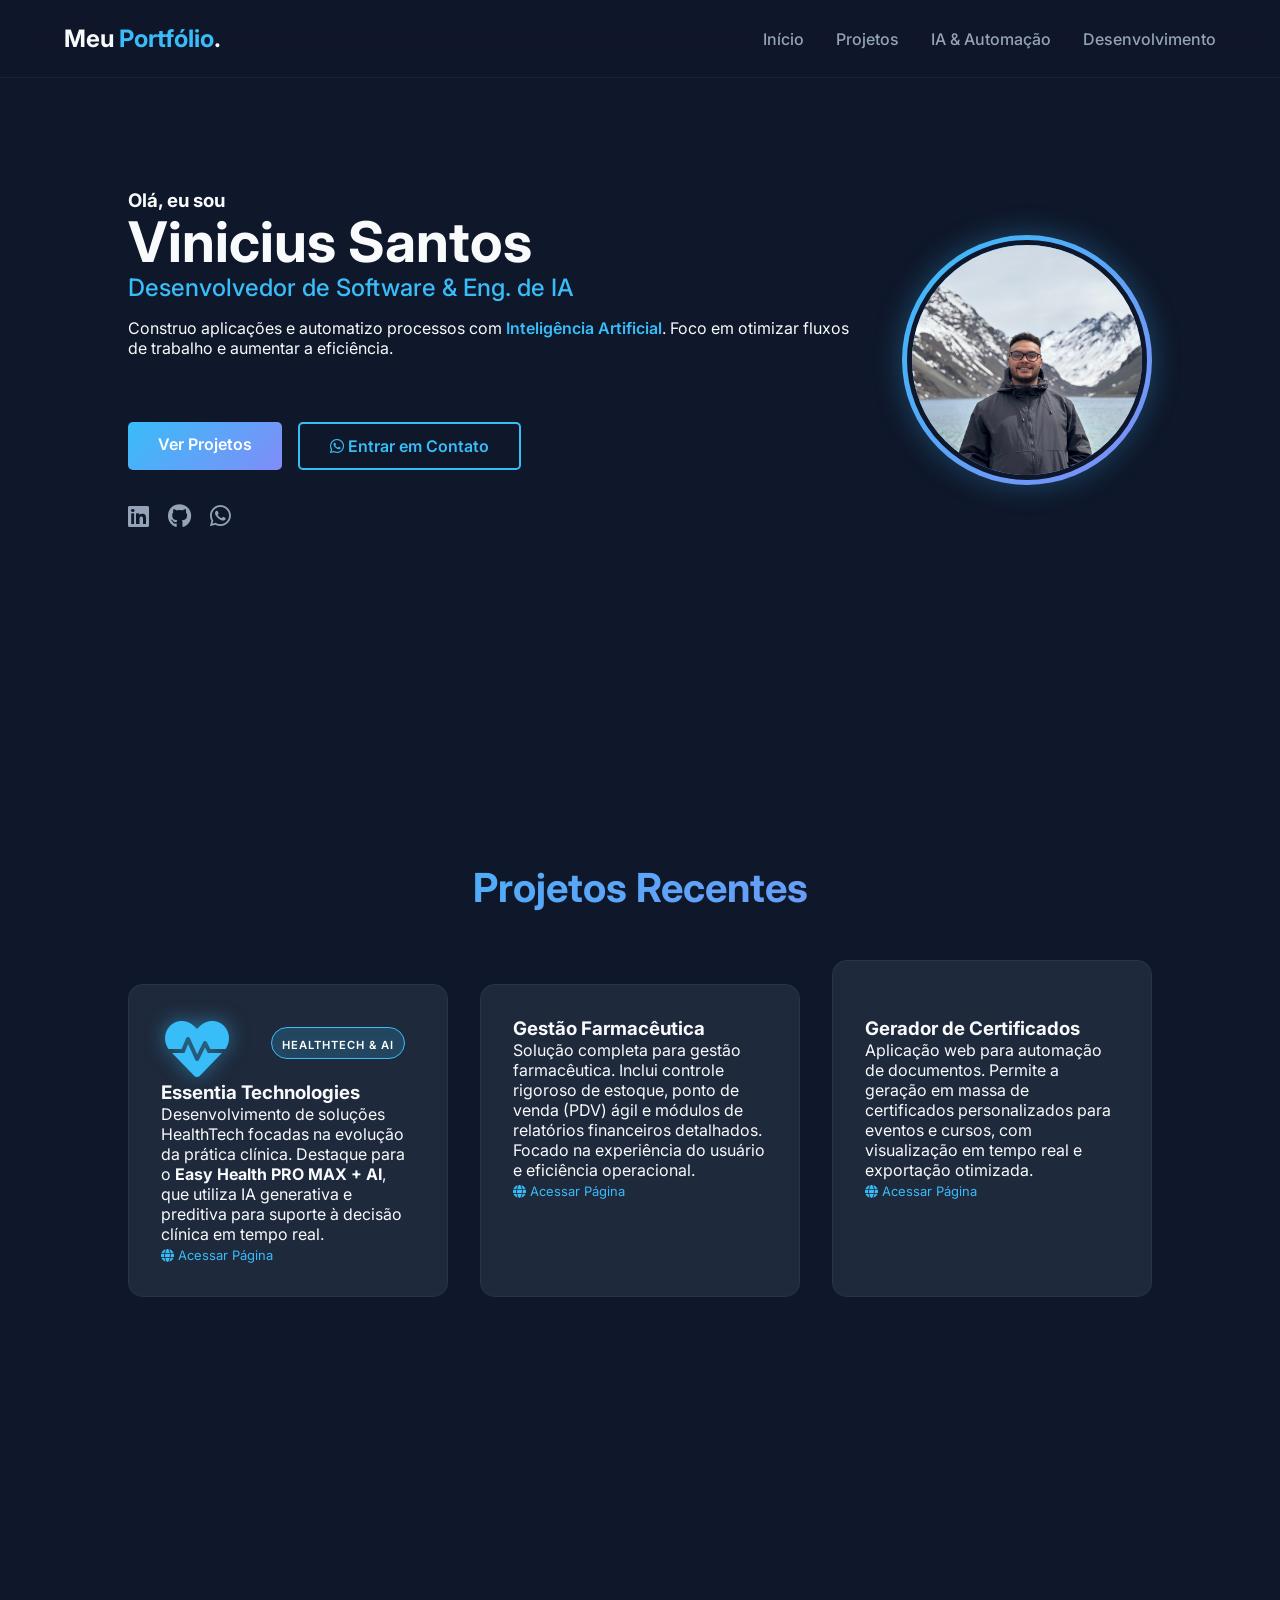
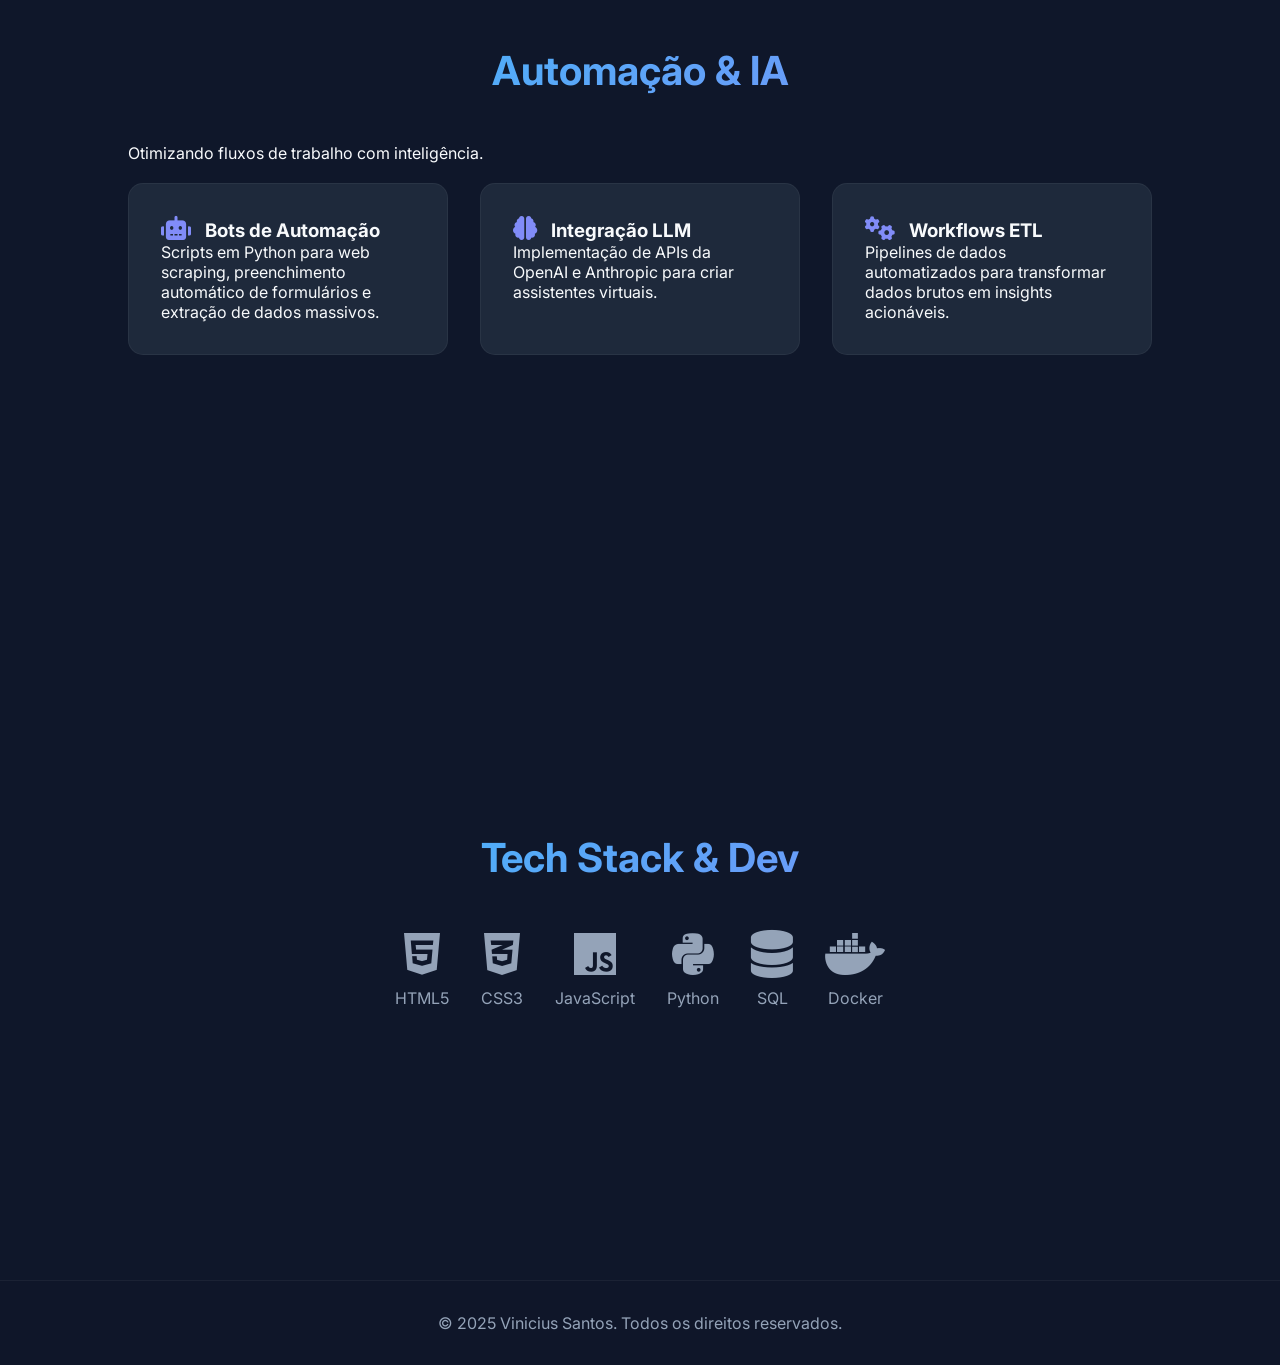
==== index.html @ 3a49e8df "first commit" ====
<!DOCTYPE html>
<html lang="pt-br">

<head>
    <meta charset="UTF-8">
    <meta name="viewport" content="width=device-width, initial-scale=1.0">
    <title>Portfólio | Desenvolvedor & IA</title>
    <link rel="stylesheet" href="https://cdnjs.cloudflare.com/ajax/libs/font-awesome/6.0.0/css/all.min.css">
    <link rel="stylesheet" href="style.css">
</head>

<body>

    <nav class="navbar">
        <div class="logo">Meu <span>Portfólio</span>.</div>
        <ul class="nav-links">
            <li><a href="#home">Início</a></li>
            <li><a href="#projetos">Projetos</a></li>
            <li><a href="#ia-automacao">IA & Automação</a></li>
            <li><a href="#dev">Desenvolvimento</a></li>
        </ul>
        <div class="menu-toggle"><i class="fas fa-bars"></i></div>
    </nav>

    <section id="home" class="hero hidden">
        <div class="hero-container">
            <div class="hero-text">
                <h3>Olá, eu sou</h3>
                <h1>Vinicius Santos</h1>
                <h2 class="typing-text">Desenvolvedor de Software & Eng. de IA</h2>
                <p>
                    Construo aplicações e automatizo processos com
                    <span class="highlight">Inteligência Artificial</span>.
                    Foco em otimizar fluxos de trabalho e aumentar a eficiência.
                </p>
                <div class="hero-btns">
                    <a href="#projetos" class="btn primary">Ver Projetos</a>
                    <a href="https://wa.me/5548996761343?text=Ol%C3%A1!%20Acessei%20seu%20portf%C3%B3lio%20e%20gostaria%20de%20conversar%20sobre%20uma%20oportunidade%2Fprojeto."
                        class="btn secondary" target="_blank">
                        <i class="fab fa-whatsapp"></i> Entrar em Contato
                    </a>
                </div>
                <div class="social-links">
                    <a href="https://www.linkedin.com/in/vinicius-de-souza-santos-88a60b351/" target="_blank"><i
                            class="fab fa-linkedin"></i></a>
                    <a href="https://github.com/gladistory" target="_blank"><i class="fab fa-github"></i></a>
                    <a href="https://wa.me/5548996761343?text=Ol%C3%A1!%20Acessei%20seu%20portf%C3%B3lio%20e%20gostaria%20de%20conversar%20sobre%20uma%20oportunidade%2Fprojeto."
                        target="_blank"><i class="fab fa-whatsapp"></i></a>
                </div>
            </div>
            <div class="hero-img">
                <div class="img-border">
                    <img src="img/perfil.jpg" alt="Foto de Perfil">
                </div>
            </div>
        </div>
    </section>

    <section id="projetos" class="hidden">
        <h2 class="section-title">Projetos Recentes</h2>
        <div class="grid-container">
            <div class="card project-card social-links">
                <div class="card-image" style="position: relative;">
                    <i class="fas fa-heartbeat" style="color: #38bdf8;"></i>
                    <div class="project-overlay">
                        <span>HealthTech & AI</span>
                    </div>
                </div>
                <div class="card-content">
                    <h3>Essentia Technologies</h3>
                    <p>
                        Desenvolvimento de soluções HealthTech focadas na evolução da prática clínica.
                        Destaque para o <strong>Easy Health PRO MAX + AI</strong>, que utiliza IA generativa
                        e preditiva para suporte à decisão clínica em tempo real.
                    </p>
                </div>

                <a href="https://essentiatechnologies.com.br/" target="_blank"
                    style="text-decoration: none; color: var(--accent); font-size: small; margin-top: 20px;"><i
                        class="fas fa-globe"></i> Acessar Página</a>
            </div>

            <div class="card project-card social-links">
                <div class="card-content">
                    <h3>Gestão Farmacêutica</h3>
                    <p>
                        Solução completa para gestão farmacêutica. Inclui controle rigoroso de estoque,
                        ponto de venda (PDV) ágil e módulos de relatórios financeiros detalhados.
                        Focado na experiência do usuário e eficiência operacional.
                    </p>
                </div>

                <a href="https://github.com/gladistory/sistema-essential-final/blob/master/README.md" target="_blank"
                    style="text-decoration: none; color: var(--accent); font-size: small; margin-top: 20px;"><i
                        class="fas fa-globe"></i> Acessar Página</a>
            </div>

            <div class="card project-card">
                <div class="card-content social-links">
                    <h3>Gerador de Certificados</h3>
                    <p>
                        Aplicação web para automação de documentos. Permite a geração em massa de certificados
                        personalizados
                        para eventos e cursos, com visualização em tempo real e exportação otimizada.
                    </p>
                    <a href="https://gladistory.github.io/gerador-certificados/" target="_blank"
                    style="text-decoration: none; color: var(--accent); font-size: small; margin-top: 20px;"><i
                        class="fas fa-globe"></i> Acessar Página</a>
                </div>
            </div>

        </div>
    </section>



    <section id="ia-automacao" class="hidden">
        <h2 class="section-title">Automação & IA</h2>
        <p class="section-desc" style="margin-bottom: 20px;">Otimizando fluxos de trabalho com inteligência.</p>

        <div class="cards-horizontal">
            <div class="info-card">
                <h3><i class="fas fa-robot"></i> Bots de Automação</h3>
                <p>Scripts em Python para web scraping, preenchimento automático de formulários e extração de dados
                    massivos.</p>
            </div>
            <div class="info-card">
                <h3><i class="fas fa-brain"></i> Integração LLM</h3>
                <p>Implementação de APIs da OpenAI e Anthropic para criar assistentes virtuais.
                </p>
            </div>
            <div class="info-card">
                <h3><i class="fas fa-cogs"></i> Workflows ETL</h3>
                <p>Pipelines de dados automatizados para transformar dados brutos em insights acionáveis.</p>
            </div>
        </div>
    </section>

    <section id="dev" class="hidden">
        <h2 class="section-title">Tech Stack & Dev</h2>
        <div class="tech-grid">
            <div class="tech-item">
                <i class="fab fa-html5"></i>
                <span>HTML5</span>
            </div>
            <div class="tech-item">
                <i class="fab fa-css3-alt"></i>
                <span>CSS3</span>
            </div>
            <div class="tech-item">
                <i class="fab fa-js"></i>
                <span>JavaScript</span>
            </div>
            <div class="tech-item">
                <i class="fab fa-python"></i>
                <span>Python</span>
            </div>
            <div class="tech-item">
                <i class="fas fa-database"></i>
                <span>SQL</span>
            </div>
            <div class="tech-item">
                <i class="fab fa-docker"></i>
                <span>Docker</span>
            </div>
        </div>
    </section>

    <footer>
        <p>© 2025 Vinicius Santos. Todos os direitos reservados.</p>
    </footer>

    <script src="index.js"></script>
</body>

</html>
---- style.css ----
/* Importação de Fonte Moderna */
@import url('https://fonts.googleapis.com/css2?family=Inter:wght@300;400;600;700&display=swap');

:root {
    --bg-color: #0f172a;
    --card-bg: #1e293b;
    --text-main: #f8fafc;
    --text-sec: #94a3b8;
    --accent: #38bdf8; /* Ciano Neon */
    --accent-hover: #0ea5e9;
    --gradient: linear-gradient(135deg, #38bdf8 0%, #818cf8 100%);
}

* {
    margin: 0;
    padding: 0;
    box-sizing: border-box;
    font-family: 'Inter', sans-serif;
    scroll-behavior: smooth;
}

body {
    background-color: var(--bg-color);
    color: var(--text-main);
    overflow-x: hidden;
}

/* Navbar com efeito de vidro */
.navbar {
    position: fixed;
    top: 0;
    width: 100%;
    padding: 1.5rem 5%;
    display: flex;
    justify-content: space-between;
    align-items: center;
    background: rgba(15, 23, 42, 0.8);
    backdrop-filter: blur(10px);
    z-index: 1000;
    border-bottom: 1px solid rgba(255,255,255,0.05);
}

.logo {
    font-size: 1.5rem;
    font-weight: 700;
    color: var(--text-main);
}
.logo span { color: var(--accent); }

.nav-links {
    list-style: none;
    display: flex;
    gap: 2rem;
}

.nav-links a {
    text-decoration: none;
    color: var(--text-sec);
    font-weight: 500;
    transition: 0.3s;
}

.nav-links a:hover { color: var(--accent); }

/* Seções Gerais */
section {
    padding: 6rem 10%;
    min-height: 80vh;
    display: flex;
    flex-direction: column;
    justify-content: center;
}

.section-title {
    font-size: 2.5rem;
    text-align: center;
    margin-bottom: 3rem;
    background: var(--gradient);
    -webkit-background-clip: text;
    background-clip: text;
    -webkit-text-fill-color: transparent;
}

/* Hero Section */
.hero-content h3 { font-size: 1.5rem; color: var(--accent); }
.hero-content h1 { font-size: 4rem; margin: 10px 0; }
.hero-content p { font-size: 1.2rem; color: var(--text-sec); max-width: 600px; }
.highlight { color: var(--accent); font-weight: 600; }

.hero-container {
    display: flex;
    align-items: center;
    justify-content: space-between;
    gap: 3rem;
    width: 100%;
}

.hero-text h1 { font-size: 3.5rem; line-height: 1.1; }
.hero-text h2 { color: var(--accent); font-size: 1.5rem; margin-bottom: 1rem; font-weight: 500; }

/* Botões Estilizados */
.hero-btns { margin: 2rem 0; display: flex; gap: 1rem; }
.btn.secondary {
    background: transparent;
    border: 2px solid var(--accent);
    color: var(--accent);
}
.btn.secondary:hover { background: rgba(56, 189, 248, 0.1); }

/* Foto com efeito Neon */
.hero-img { flex: 1; display: flex; justify-content: center; }
.img-border {
    width: 250px;
    height: 250px;
    border-radius: 50%;
    background: var(--gradient);
    padding: 5px; /* Espessura da borda colorida */
    box-shadow: 0 0 30px rgba(56, 189, 248, 0.3);
    animation: float 6s ease-in-out infinite;
}
.img-border img {
    width: 100%;
    height: 100%;
    border-radius: 50%;
    object-fit: cover;
    border: 5px solid var(--bg-color); /* Separa a foto da borda neon */
}

/* Animação de flutuar */
@keyframes float {
    0% { transform: translateY(0px); }
    50% { transform: translateY(-20px); }
    100% { transform: translateY(0px); }
}

@media (max-width: 900px) {
    .hero-container { flex-direction: column-reverse; text-align: center; }
    .hero-btns { justify-content: center; }
}

.btn {
    display: inline-block;
    margin-top: 2rem;
    padding: 12px 30px;
    background: var(--gradient);
    color: #fff;
    text-decoration: none;
    border-radius: 5px;
    font-weight: 600;
    transition: transform 0.3s;
}
.btn:hover { transform: translateY(-3px); box-shadow: 0 0 15px rgba(56, 189, 248, 0.4); }

.social-links { margin-top: 1.5rem; }
.social-links a { color: var(--text-sec); font-size: 1.5rem; margin-right: 15px; transition: 0.3s; }
.social-links a:hover { color: var(--accent); }

/* Grids e Cards */
.grid-container {
    display: grid;
    grid-template-columns: repeat(auto-fit, minmax(300px, 1fr));
    gap: 2rem;
}

.card, .info-card {
    background: var(--card-bg);
    padding: 2rem;
    border-radius: 15px;
    border: 1px solid rgba(255,255,255,0.05);
    transition: 0.4s ease;
    position: relative;
    overflow: hidden;
}

.card:hover, .info-card:hover {
    transform: translateY(-10px);
    border-color: var(--accent);
    box-shadow: 0 10px 30px rgba(0,0,0,0.3);
}

/* Efeito de Overlay na imagem do card */
.project-overlay {
    position: absolute;
    top: 10px;
    right: 10px;
    background: rgba(56, 189, 248, 0.2);
    backdrop-filter: blur(5px);
    padding: 5px 10px;
    border-radius: 20px;
    border: 1px solid var(--accent);
}
.project-overlay span {
    font-size: 0.7rem;
    color: #fff;
    font-weight: 600;
    text-transform: uppercase;
    letter-spacing: 1px;
}

/* Ícone específico do card da Essentia para ficar centralizado e bonito caso não tenha print */
.card-image i.fa-heartbeat {
    font-size: 4rem;
    filter: drop-shadow(0 0 10px rgba(56, 189, 248, 0.5));
}

.card-icon { font-size: 2rem; color: var(--accent); margin-bottom: 1rem; }
.tags span {
    display: inline-block;
    background: rgba(56, 189, 248, 0.1);
    color: var(--accent);
    padding: 5px 10px;
    border-radius: 20px;
    font-size: 0.8rem;
    margin-right: 5px;
    margin-top: 10px;
}

/* Seção IA (Layout Diferenciado) */
.cards-horizontal {
    display: flex;
    flex-wrap: wrap;
    gap: 2rem;
    justify-content: center;
}
.info-card { flex: 1 1 300px; text-align: left; }
.info-card i { color: #818cf8; font-size: 1.5rem; margin-right: 10px; }

/* Tech Grid */
.tech-grid {
    display: flex;
    flex-wrap: wrap;
    justify-content: center;
    gap: 2rem;
}
.tech-item {
    display: flex;
    flex-direction: column;
    align-items: center;
    color: var(--text-sec);
    transition: 0.3s;
}
.tech-item i { font-size: 3rem; margin-bottom: 10px; }
.tech-item:hover { color: var(--accent); transform: scale(1.1); }

/* Animações de Entrada (Scroll) */
.hidden {
    opacity: 0;
    transform: translateY(50px);
    transition: all 1s ease-out;
}
.show {
    opacity: 1;
    transform: translateY(0);
}

footer {
    text-align: center;
    padding: 2rem;
    background: rgba(15, 23, 42, 0.95);
    color: var(--text-sec);
    border-top: 1px solid rgba(255,255,255,0.05);
}

/* Responsivo */
@media (max-width: 768px) {
    .nav-links {
        position: absolute;
        top: 70px;
        right: 5%;
        background: var(--card-bg);
        flex-direction: column;
        gap: 1.5rem;
        width: 200px;
        padding: 2rem 1rem;
        border-radius: 10px;
        box-shadow: 0 8px 24px rgba(0,0,0,0.2);
        display: none;
        z-index: 999;
    }
    .nav-links.active {
        display: flex;
    }
    .menu-toggle {
        display: block;
        cursor: pointer;
        font-size: 2rem;
        color: var(--accent);
        z-index: 1001;
    }
    .menu-toggle.active i {
        color: var(--accent-hover);
    }
    .hero-content h1 { font-size: 2.5rem; }
}

/* Esconde o menu-toggle em desktop */
.menu-toggle {
    display: none;
}
@media (max-width: 768px) {
    .menu-toggle {
        display: block;
    }
}
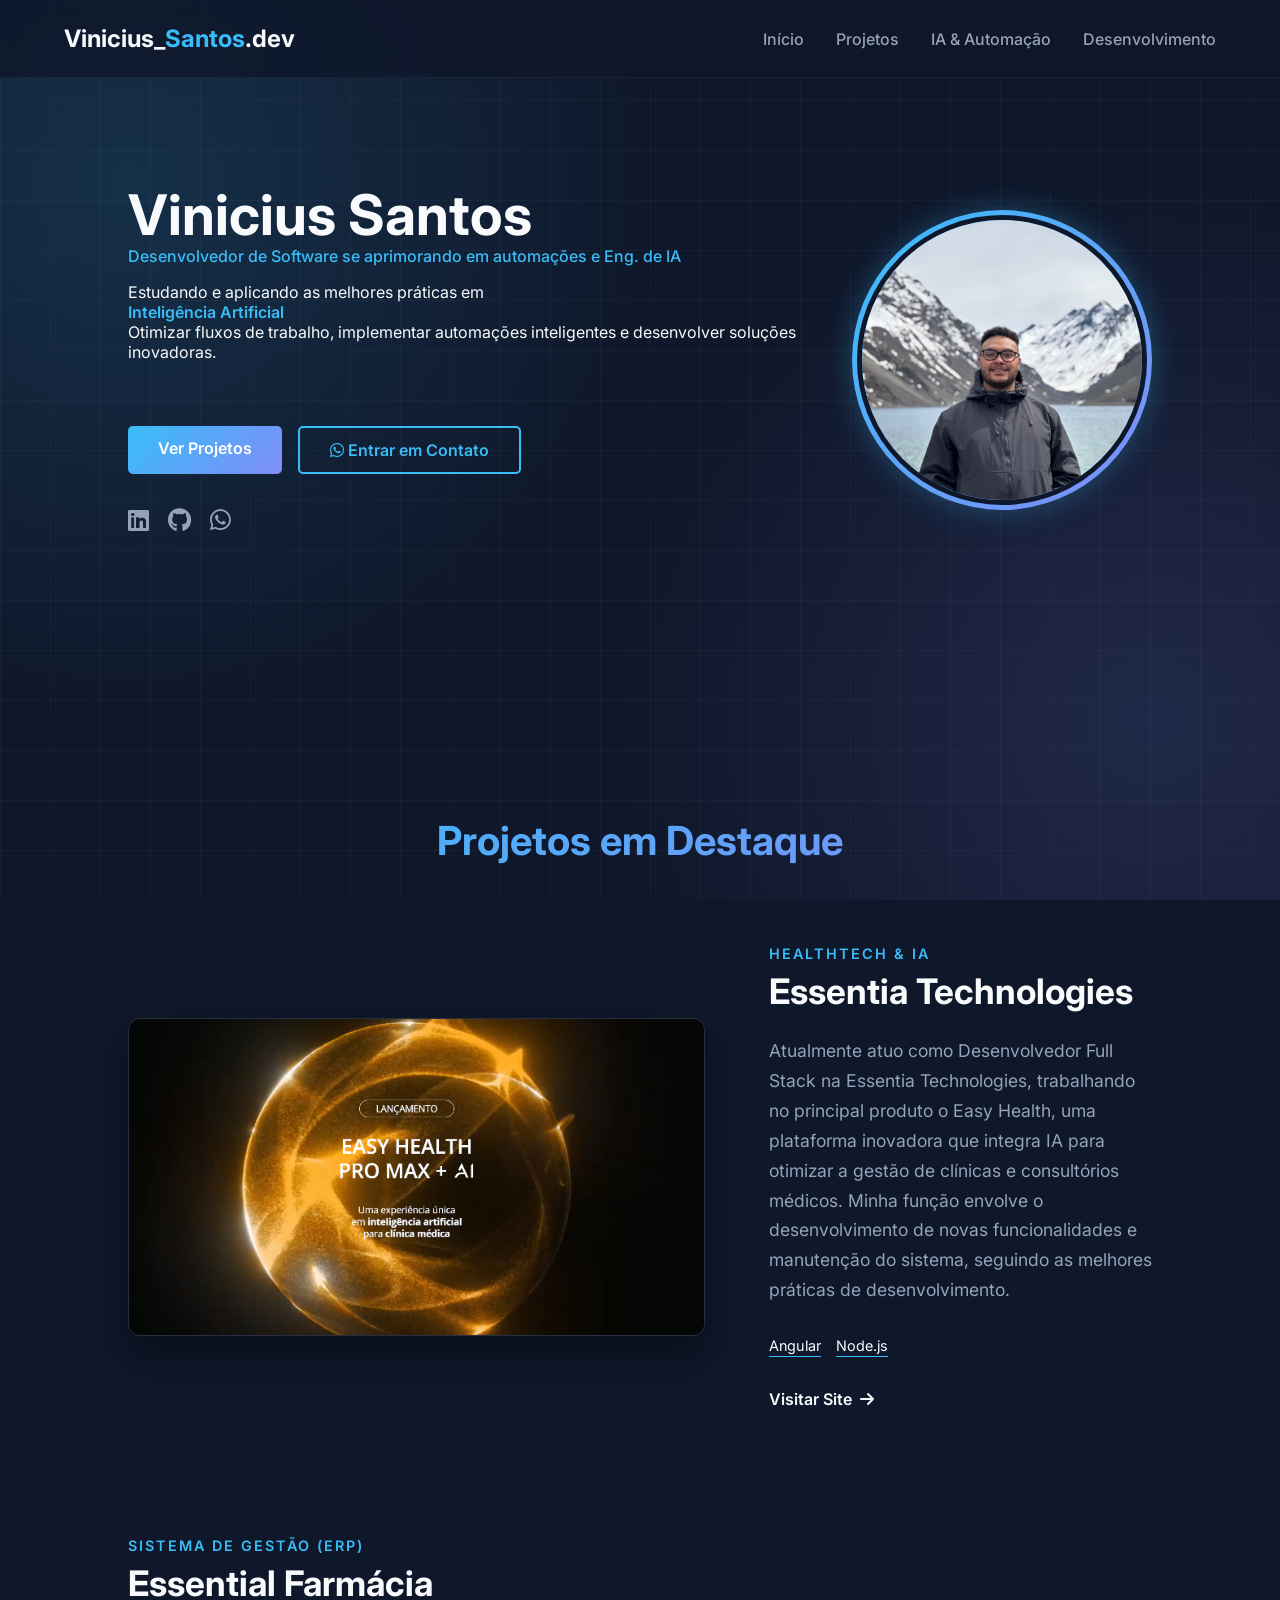
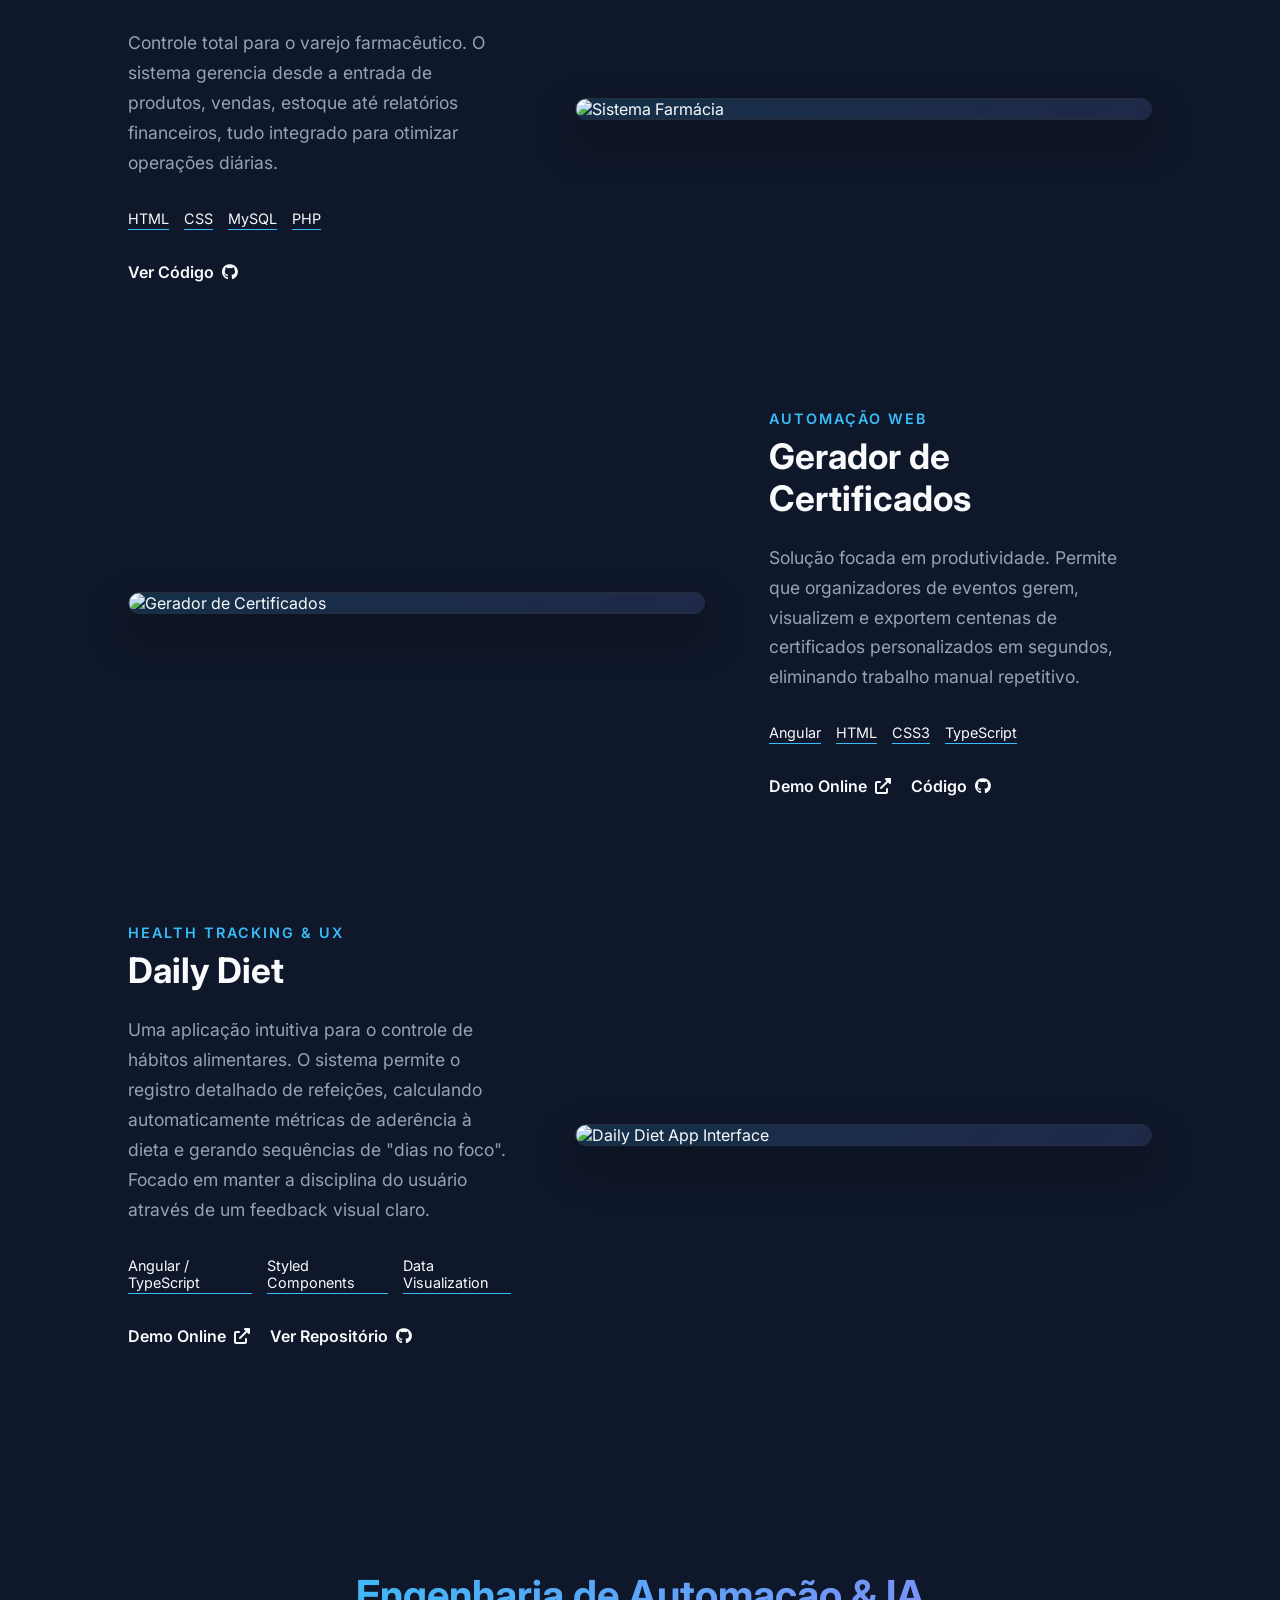
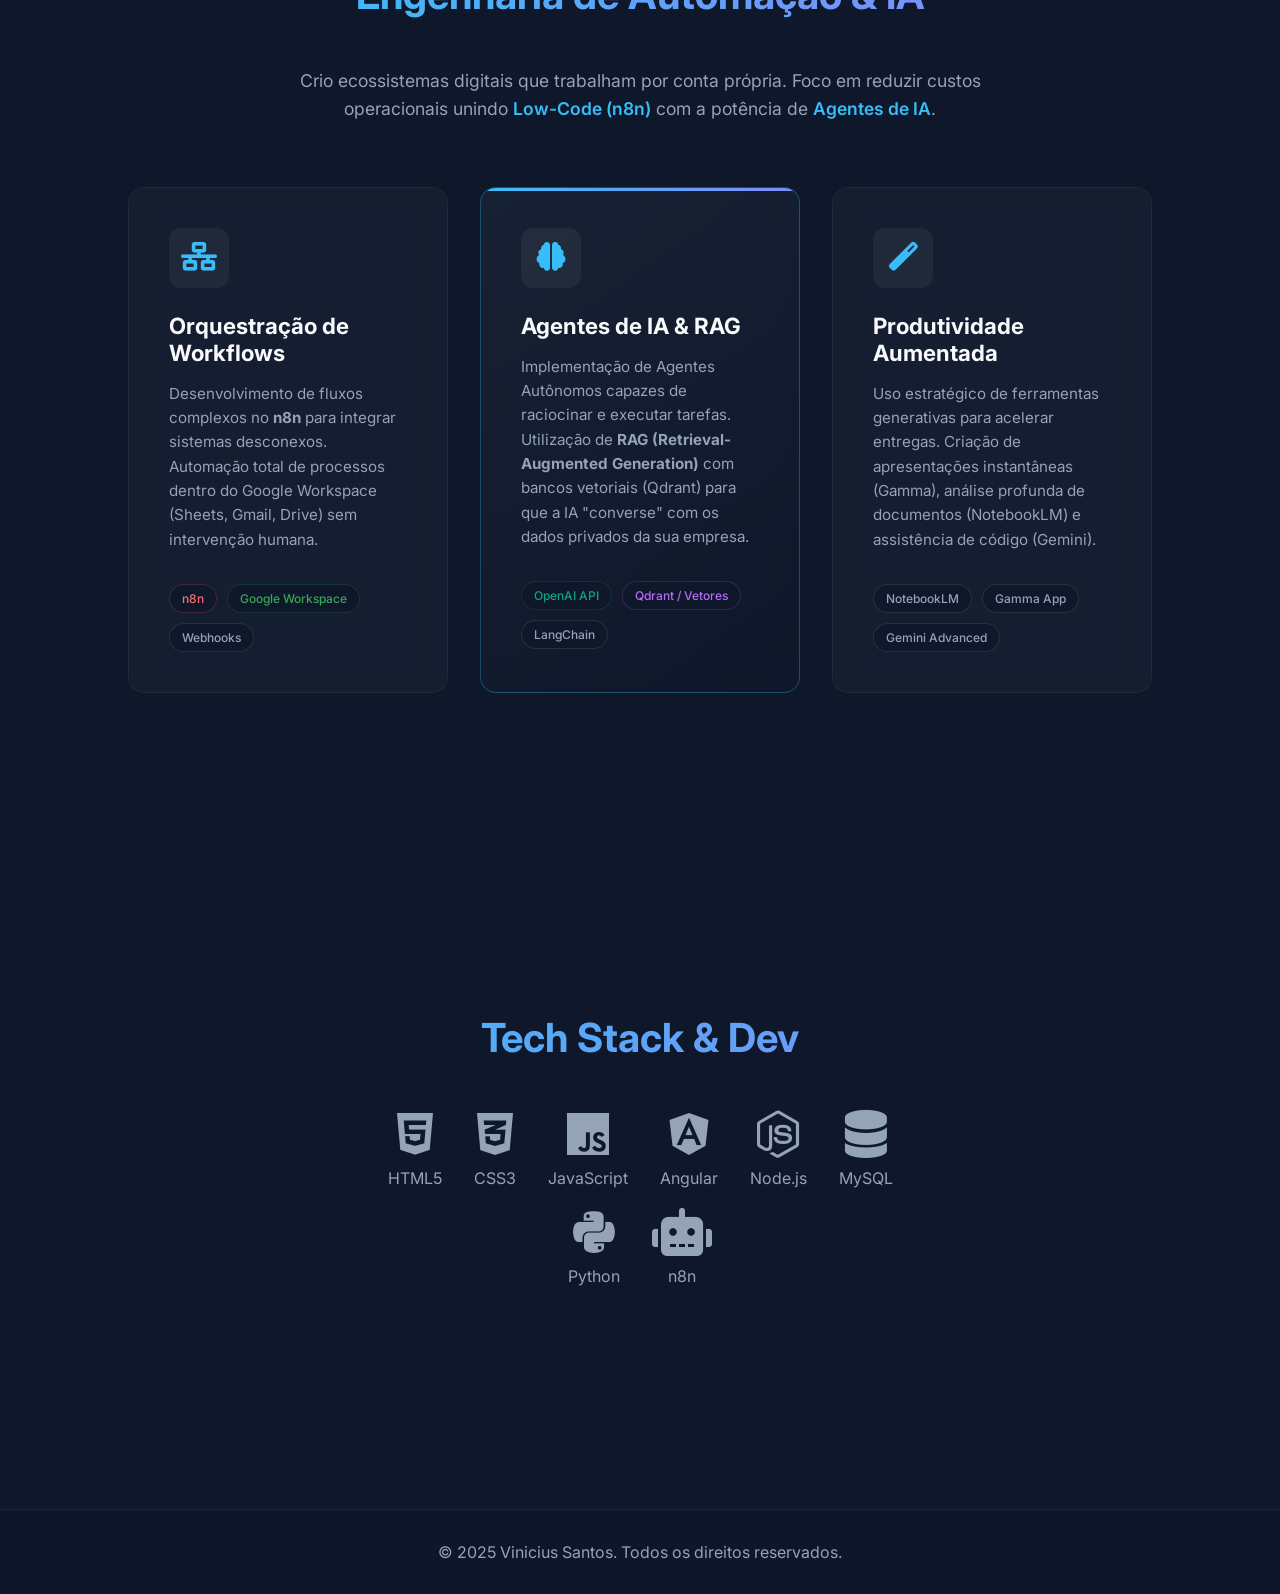
==== commit c99d3d54: "versão 2" ====
--- a/index.html
+++ b/index.html
@@ -12,7 +12,7 @@
 <body>
 
     <nav class="navbar">
-        <div class="logo">Meu <span>Portfólio</span>.</div>
+        <div class="logo">Vinicius_<span>Santos</span>.dev</div>
         <ul class="nav-links">
             <li><a href="#home">Início</a></li>
             <li><a href="#projetos">Projetos</a></li>
@@ -25,13 +25,12 @@
     <section id="home" class="hero hidden">
         <div class="hero-container">
             <div class="hero-text">
-                <h3>Olá, eu sou</h3>
                 <h1>Vinicius Santos</h1>
-                <h2 class="typing-text">Desenvolvedor de Software & Eng. de IA</h2>
+                <h2 class="typing-text">Desenvolvedor de Software se aprimorando em automações e Eng. de IA</h2>
                 <p>
-                    Construo aplicações e automatizo processos com
-                    <span class="highlight">Inteligência Artificial</span>.
-                    Foco em otimizar fluxos de trabalho e aumentar a eficiência.
+                    Estudando e aplicando as melhores práticas em<br>
+                    <span class="highlight">Inteligência Artificial</span><br>
+                    Otimizar fluxos de trabalho, implementar automações inteligentes e desenvolver soluções inovadoras.
                 </p>
                 <div class="hero-btns">
                     <a href="#projetos" class="btn primary">Ver Projetos</a>
@@ -57,82 +56,188 @@
     </section>
 
     <section id="projetos" class="hidden">
-        <h2 class="section-title">Projetos Recentes</h2>
-        <div class="grid-container">
-            <div class="card project-card social-links">
-                <div class="card-image" style="position: relative;">
-                    <i class="fas fa-heartbeat" style="color: #38bdf8;"></i>
-                    <div class="project-overlay">
-                        <span>HealthTech & AI</span>
-                    </div>
-                </div>
-                <div class="card-content">
+        <h2 class="section-title">Projetos em Destaque</h2>
+
+        <div class="projects-wrapper">
+
+            <div class="project-row">
+                <div class="project-visual">
+                    <img src="img/easy.png" alt="Easy Health PRO MAX">
+                </div>
+                <div class="project-info">
+                    <span class="project-cat">HealthTech & IA</span>
                     <h3>Essentia Technologies</h3>
                     <p>
-                        Desenvolvimento de soluções HealthTech focadas na evolução da prática clínica.
-                        Destaque para o <strong>Easy Health PRO MAX + AI</strong>, que utiliza IA generativa
-                        e preditiva para suporte à decisão clínica em tempo real.
-                    </p>
-                </div>
-
-                <a href="https://essentiatechnologies.com.br/" target="_blank"
-                    style="text-decoration: none; color: var(--accent); font-size: small; margin-top: 20px;"><i
-                        class="fas fa-globe"></i> Acessar Página</a>
-            </div>
-
-            <div class="card project-card social-links">
-                <div class="card-content">
-                    <h3>Gestão Farmacêutica</h3>
-                    <p>
-                        Solução completa para gestão farmacêutica. Inclui controle rigoroso de estoque,
-                        ponto de venda (PDV) ágil e módulos de relatórios financeiros detalhados.
-                        Focado na experiência do usuário e eficiência operacional.
-                    </p>
-                </div>
-
-                <a href="https://github.com/gladistory/sistema-essential-final/blob/master/README.md" target="_blank"
-                    style="text-decoration: none; color: var(--accent); font-size: small; margin-top: 20px;"><i
-                        class="fas fa-globe"></i> Acessar Página</a>
-            </div>
-
-            <div class="card project-card">
-                <div class="card-content social-links">
+                        Atualmente atuo como Desenvolvedor Full Stack na Essentia Technologies, trabalhando no principal
+                        produto o Easy Health, uma plataforma inovadora que integra IA para otimizar a gestão de
+                        clínicas e consultórios médicos. Minha função envolve o desenvolvimento de novas funcionalidades
+                        e manutenção do sistema, seguindo as melhores práticas de desenvolvimento.
+                    </p>
+                    <div class="tech-stack-clean">
+                        <span>Angular</span>
+                        <span>Node.js</span>
+                    </div>
+                    <div class="project-links">
+                        <a href="https://essentiatechnologies.com.br/" target="_blank" class="link-text">
+                            Visitar Site <i class="fas fa-arrow-right"></i>
+                        </a>
+                    </div>
+                </div>
+            </div>
+
+            <div class="project-row inverted">
+                <div class="project-visual">
+                    <img src="img/erp.png" alt="Sistema Farmácia">
+                </div>
+                <div class="project-info">
+                    <span class="project-cat">Sistema de Gestão (ERP)</span>
+                    <h3>Essential Farmácia</h3>
+                    <p>
+                        Controle total para o varejo farmacêutico. O sistema gerencia desde a entrada de produtos,
+                        vendas, estoque até relatórios financeiros, tudo integrado para otimizar operações diárias.
+                    </p>
+                    <div class="tech-stack-clean">
+                        <span>HTML</span>
+                        <span>CSS</span>
+                        <span>MySQL</span>
+                        <span>PHP</span>
+                    </div>
+                    <div class="project-links">
+                        <a href="https://github.com/gladistory/sistema-essential-final/blob/master/README.md"
+                            target="_blank" class="link-text">
+                            Ver Código <i class="fab fa-github"></i>
+                        </a>
+                    </div>
+                </div>
+            </div>
+
+            <div class="project-row">
+                <div class="project-visual">
+                    <img src="img/certificados.png" alt="Gerador de Certificados">
+                </div>
+                <div class="project-info">
+                    <span class="project-cat">Automação Web</span>
                     <h3>Gerador de Certificados</h3>
                     <p>
-                        Aplicação web para automação de documentos. Permite a geração em massa de certificados
-                        personalizados
-                        para eventos e cursos, com visualização em tempo real e exportação otimizada.
-                    </p>
-                    <a href="https://gladistory.github.io/gerador-certificados/" target="_blank"
-                    style="text-decoration: none; color: var(--accent); font-size: small; margin-top: 20px;"><i
-                        class="fas fa-globe"></i> Acessar Página</a>
-                </div>
-            </div>
-
-        </div>
-    </section>
-
+                        Solução focada em produtividade. Permite que organizadores de eventos gerem, visualizem e
+                        exportem centenas de certificados personalizados em segundos, eliminando trabalho manual
+                        repetitivo.
+                    </p>
+                    <div class="tech-stack-clean">
+                        <span>Angular</span>
+                        <span>HTML</span>
+                        <span>CSS3</span>
+                        <span>TypeScript</span>
+                    </div>
+                    <div class="project-links">
+                        <a href="https://gladistory.github.io/gerador-certificados/" target="_blank" class="link-text">
+                            Demo Online <i class="fas fa-external-link-alt"></i>
+                        </a>
+                        <a href="https://github.com/gladistory/gerador-certificados" target="_blank" class="link-text">
+                            Código <i class="fab fa-github"></i>
+                        </a>
+                    </div>
+                </div>
+            </div>
+
+            <div class="project-row inverted">
+                <div class="project-visual">
+                    <img src="img/diet.png" alt="Daily Diet App Interface">
+                </div>
+                <div class="project-info">
+                    <span class="project-cat">Health Tracking & UX</span>
+                    <h3>Daily Diet</h3>
+                    <p>
+                        Uma aplicação intuitiva para o controle de hábitos alimentares. O sistema permite o registro
+                        detalhado de
+                        refeições,
+                        calculando automaticamente métricas de aderência à dieta e gerando sequências de "dias no foco".
+                        Focado em manter a disciplina do usuário através de um feedback visual claro.
+                    </p>
+                    <div class="tech-stack-clean">
+                        <span>Angular / TypeScript</span>
+                        <span>Styled Components</span>
+                        <span>Data Visualization</span>
+                    </div>
+                    <div class="project-links">
+                        <a href="https://gladistory.github.io/Front-DailyDiet/" target="_blank" class="link-text">
+                            Demo Online <i class="fas fa-external-link-alt"></i>
+                        </a>
+                        <a href="https://github.com/gladistory/Front-DailyDiet" target="_blank" class="link-text">
+                            Ver Repositório <i class="fab fa-github"></i>
+                        </a>
+                    </div>
+                </div>
+            </div>
+        </div>
+
+        </div>
+    </section>
 
 
     <section id="ia-automacao" class="hidden">
-        <h2 class="section-title">Automação & IA</h2>
-        <p class="section-desc" style="margin-bottom: 20px;">Otimizando fluxos de trabalho com inteligência.</p>
-
-        <div class="cards-horizontal">
-            <div class="info-card">
-                <h3><i class="fas fa-robot"></i> Bots de Automação</h3>
-                <p>Scripts em Python para web scraping, preenchimento automático de formulários e extração de dados
-                    massivos.</p>
-            </div>
-            <div class="info-card">
-                <h3><i class="fas fa-brain"></i> Integração LLM</h3>
-                <p>Implementação de APIs da OpenAI e Anthropic para criar assistentes virtuais.
-                </p>
-            </div>
-            <div class="info-card">
-                <h3><i class="fas fa-cogs"></i> Workflows ETL</h3>
-                <p>Pipelines de dados automatizados para transformar dados brutos em insights acionáveis.</p>
-            </div>
+        <div class="section-header-center">
+            <h2 class="section-title">Engenharia de Automação & IA</h2>
+            <p class="section-subtitle">
+                Crio ecossistemas digitais que trabalham por conta própria. Foco em reduzir custos operacionais unindo
+                <span class="highlight">Low-Code (n8n)</span> com a potência de <span class="highlight">Agentes de
+                    IA</span>.
+            </p>
+        </div>
+
+        <div class="automation-grid">
+
+            <div class="auto-card">
+                <div class="auto-icon">
+                    <i class="fas fa-network-wired"></i>
+                </div>
+                <div class="auto-content">
+                    <h3>Orquestração de Workflows</h3>
+                    <p>Desenvolvimento de fluxos complexos no <strong>n8n</strong> para integrar sistemas desconexos.
+                        Automação total de processos dentro do Google Workspace (Sheets, Gmail, Drive) sem intervenção
+                        humana.</p>
+                    <div class="tools-list">
+                        <span class="tool-badge n8n">n8n</span>
+                        <span class="tool-badge google">Google Workspace</span>
+                        <span class="tool-badge">Webhooks</span>
+                    </div>
+                </div>
+            </div>
+
+            <div class="auto-card featured">
+                <div class="auto-icon">
+                    <i class="fas fa-brain"></i>
+                </div>
+                <div class="auto-content">
+                    <h3>Agentes de IA & RAG</h3>
+                    <p>Implementação de Agentes Autônomos capazes de raciocinar e executar tarefas. Utilização de
+                        <strong>RAG (Retrieval-Augmented Generation)</strong> com bancos vetoriais (Qdrant) para que a
+                        IA "converse" com os dados privados da sua empresa.</p>
+                    <div class="tools-list">
+                        <span class="tool-badge openai">OpenAI API</span>
+                        <span class="tool-badge qdrant">Qdrant / Vetores</span>
+                        <span class="tool-badge">LangChain</span>
+                    </div>
+                </div>
+            </div>
+
+            <div class="auto-card">
+                <div class="auto-icon">
+                    <i class="fas fa-magic"></i>
+                </div>
+                <div class="auto-content">
+                    <h3>Produtividade Aumentada</h3>
+                    <p>Uso estratégico de ferramentas generativas para acelerar entregas. Criação de apresentações
+                        instantâneas (Gamma), análise profunda de documentos (NotebookLM) e assistência de código
+                        (Gemini).</p>
+                    <div class="tools-list">
+                        <span class="tool-badge">NotebookLM</span>
+                        <span class="tool-badge">Gamma App</span>
+                        <span class="tool-badge">Gemini Advanced</span>
+                    </div>
+                </div>
+            </div>
+
         </div>
     </section>
 
@@ -152,16 +257,26 @@
                 <span>JavaScript</span>
             </div>
             <div class="tech-item">
+                <i class="fab fa-angular"></i>
+                <span>Angular</span>
+            </div>
+            <div class="tech-item">
+                <i class="fab fa-node-js"></i>
+                <span>Node.js</span>
+            </div>
+            <div class="tech-item">
+                <i class="fas fa-database"></i>
+                <span>MySQL</span>
+            </div>
+        </div>
+        <div class="tech-grid" style="margin-top: 20px;">
+            <div class="tech-item">
                 <i class="fab fa-python"></i>
                 <span>Python</span>
             </div>
             <div class="tech-item">
-                <i class="fas fa-database"></i>
-                <span>SQL</span>
-            </div>
-            <div class="tech-item">
-                <i class="fab fa-docker"></i>
-                <span>Docker</span>
+                <i class="fas fa-robot"></i>
+                <span>n8n</span>
             </div>
         </div>
     </section>
--- a/style.css
+++ b/style.css
@@ -19,10 +19,36 @@
     scroll-behavior: smooth;
 }
 
+
 body {
-    background-color: var(--bg-color);
+    background-color: #0f172a; /* Cor base */
     color: var(--text-main);
     overflow-x: hidden;
+    
+    /* EFEITO DE LUZ DE FUNDO (GLOW) */
+    background-image: 
+        /* Luz Azul ciano no canto superior esquerdo */
+        radial-gradient(circle at 10% 20%, rgba(56, 189, 248, 0.15) 0%, transparent 40%),
+        /* Luz Roxa no canto inferior direito */
+        radial-gradient(circle at 90% 80%, rgba(129, 140, 248, 0.15) 0%, transparent 40%);
+        
+    background-attachment: fixed; /* O fundo fica parado enquanto você rola */
+}
+
+/* Adicione isso logo após o bloco body no seu CSS */
+body::before {
+    content: "";
+    position: fixed;
+    top: 0;
+    left: 0;
+    width: 100%;
+    height: 100%;
+    /* Cria uma grade sutil */
+    background-image: linear-gradient(rgba(255, 255, 255, 0.03) 1px, transparent 1px),
+                      linear-gradient(90deg, rgba(255, 255, 255, 0.03) 1px, transparent 1px);
+    background-size: 50px 50px; /* Tamanho dos quadrados da grade */
+    z-index: -1; /* Fica atrás de tudo */
+    pointer-events: none;
 }
 
 /* Navbar com efeito de vidro */
@@ -96,7 +122,7 @@
 }
 
 .hero-text h1 { font-size: 3.5rem; line-height: 1.1; }
-.hero-text h2 { color: var(--accent); font-size: 1.5rem; margin-bottom: 1rem; font-weight: 500; }
+.hero-text h2 { color: var(--accent); font-size: 1rem; margin-bottom: 1rem; font-weight: 500; }
 
 /* Botões Estilizados */
 .hero-btns { margin: 2rem 0; display: flex; gap: 1rem; }
@@ -110,8 +136,8 @@
 /* Foto com efeito Neon */
 .hero-img { flex: 1; display: flex; justify-content: center; }
 .img-border {
-    width: 250px;
-    height: 250px;
+    width: 300px;
+    height: 300px;
     border-radius: 50%;
     background: var(--gradient);
     padding: 5px; /* Espessura da borda colorida */
@@ -197,10 +223,43 @@
     letter-spacing: 1px;
 }
 
-/* Ícone específico do card da Essentia para ficar centralizado e bonito caso não tenha print */
-.card-image i.fa-heartbeat {
-    font-size: 4rem;
-    filter: drop-shadow(0 0 10px rgba(56, 189, 248, 0.5));
+/* Container da imagem no topo do card */
+.card-image {
+    height: 180px; /* Aumentei um pouco para dar mais destaque */
+    width: 100%;
+    background: #1e293b; /* Cor de fundo caso a imagem demore a carregar */
+    position: relative;
+    overflow: hidden; /* Essencial para o efeito de zoom não "vazar" do card */
+    border-bottom: 1px solid rgba(255,255,255,0.05);
+}
+
+/* A imagem em si */
+.card-image img {
+    width: 100%;
+    height: 100%;
+    /* O SEGREDO: object-fit: cover faz a imagem preencher o espaço sem distorcer, 
+       cortando as bordas se necessário (igual background-size: cover) */
+    object-fit: cover; 
+    transition: transform 0.5s ease; /* Suavidade para o hover */
+}
+
+/* Efeito de Zoom Suave ao passar o mouse no card */
+.card:hover .card-image img {
+    transform: scale(1.05);
+}
+
+/* Ajuste do Overlay para ficar acima da imagem */
+.project-overlay {
+    z-index: 2;
+    /* Mantém o restante do CSS do overlay que já tínhamos */
+    position: absolute;
+    top: 10px;
+    right: 10px;
+    background: rgba(56, 189, 248, 0.2);
+    backdrop-filter: blur(5px);
+    padding: 5px 10px;
+    border-radius: 20px;
+    border: 1px solid var(--accent);
 }
 
 .card-icon { font-size: 2rem; color: var(--accent); margin-bottom: 1rem; }
@@ -301,4 +360,250 @@
     .menu-toggle {
         display: block;
     }
-}+}
+
+
+/* Container Geral dos Projetos */
+.projects-wrapper {
+    display: flex;
+    flex-direction: column;
+    gap: 8rem; /* Espaço generoso entre os projetos */
+    padding: 2rem 0;
+}
+
+/* A Linha do Projeto */
+.project-row {
+    display: flex;
+    align-items: center;
+    gap: 4rem;
+    position: relative;
+}
+
+/* Classe para inverter a ordem (Texto - Imagem) */
+.project-row.inverted {
+    flex-direction: row-reverse;
+}
+
+/* Área da Imagem (Visual) */
+.project-visual {
+    flex: 1.2; /* Ocupa um pouco mais de espaço que o texto */
+    position: relative;
+    border-radius: 12px;
+    overflow: hidden;
+    box-shadow: 0 20px 40px rgba(0,0,0,0.4);
+    border: 1px solid rgba(255,255,255,0.1);
+    transition: transform 0.4s ease;
+}
+
+/* Efeito de "Glow" atrás da imagem */
+.project-visual::before {
+    content: '';
+    position: absolute;
+    top: 0; left: 0; width: 100%; height: 100%;
+    background: var(--gradient);
+    opacity: 0.15;
+    z-index: 1; /* Fica acima da img mas com blend mode se quiser */
+    pointer-events: none;
+    mix-blend-mode: overlay;
+}
+
+.project-visual img {
+    width: 100%;
+    height: auto;
+    display: block;
+    transition: transform 0.5s ease;
+}
+
+/* Interação ao passar o mouse */
+.project-row:hover .project-visual {
+    transform: translateY(-5px);
+    border-color: var(--accent);
+}
+.project-row:hover .project-visual img {
+    transform: scale(1.03);
+}
+
+/* Área de Texto (Info) */
+.project-info {
+    flex: 0.8;
+}
+
+.project-cat {
+    color: var(--accent);
+    font-size: 0.9rem;
+    font-weight: 600;
+    text-transform: uppercase;
+    letter-spacing: 2px;
+    margin-bottom: 0.5rem;
+    display: block;
+}
+
+.project-info h3 {
+    font-size: 2.2rem;
+    margin-bottom: 1.5rem;
+    color: var(--text-main);
+}
+
+.project-info p {
+    color: var(--text-sec);
+    font-size: 1.1rem;
+    line-height: 1.7;
+    margin-bottom: 2rem;
+}
+
+/* Lista de Tecnologias (Minimalista) */
+.tech-stack-clean {
+    display: flex;
+    gap: 15px;
+    margin-bottom: 2rem;
+    font-family: monospace; /* Fonte técnica */
+}
+.tech-stack-clean span {
+    color: var(--text-main);
+    font-size: 0.9rem;
+    border-bottom: 1px solid var(--accent); /* Linha sutil abaixo */
+    padding-bottom: 2px;
+}
+
+/* Links em texto (Mais elegante que botões grandes) */
+.project-links {
+    display: flex;
+    gap: 20px;
+}
+
+.link-text {
+    color: var(--text-main);
+    text-decoration: none;
+    font-weight: 600;
+    display: flex;
+    align-items: center;
+    gap: 8px;
+    transition: 0.3s;
+}
+
+.link-text:hover {
+    color: var(--accent);
+    transform: translateX(5px);
+}
+
+/* RESPONSIVIDADE */
+@media (max-width: 900px) {
+    .project-row, .project-row.inverted {
+        flex-direction: column;
+        gap: 2rem;
+    }
+    
+    .project-visual {
+        width: 100%;
+    }
+    
+    .project-info {
+        width: 100%;
+        text-align: left; /* Ou center se preferir */
+    }
+}
+
+
+/* Cabeçalho centralizado da seção */
+.section-header-center {
+    text-align: center;
+    max-width: 700px;
+    margin: 0 auto 4rem auto;
+}
+.section-subtitle {
+    color: var(--text-sec);
+    font-size: 1.1rem;
+    line-height: 1.6;
+}
+
+/* Grid da Automação */
+.automation-grid {
+    display: grid;
+    grid-template-columns: repeat(auto-fit, minmax(300px, 1fr));
+    gap: 2rem;
+    align-items: stretch; /* Faz todos os cards terem a mesma altura */
+}
+
+/* Card de Automação */
+.auto-card {
+    background: rgba(30, 41, 59, 0.4); /* Fundo semi-transparente */
+    backdrop-filter: blur(10px);
+    border: 1px solid rgba(255,255,255,0.05);
+    border-radius: 16px;
+    padding: 2.5rem;
+    transition: 0.3s ease;
+    display: flex;
+    flex-direction: column;
+    position: relative;
+    overflow: hidden;
+}
+
+/* Efeito Hover */
+.auto-card:hover {
+    transform: translateY(-5px);
+    border-color: var(--accent);
+    background: rgba(30, 41, 59, 0.7);
+    box-shadow: 0 10px 40px rgba(0,0,0,0.2);
+}
+
+/* Destaque para o card do meio (IA/RAG) */
+.auto-card.featured {
+    border: 1px solid rgba(56, 189, 248, 0.3);
+    background: linear-gradient(145deg, rgba(30, 41, 59, 0.6), rgba(15, 23, 42, 0.8));
+}
+.auto-card.featured::before {
+    content: '';
+    position: absolute;
+    top: 0; left: 0; width: 100%; height: 3px;
+    background: var(--gradient);
+}
+
+/* Ícones */
+.auto-icon {
+    width: 60px;
+    height: 60px;
+    background: rgba(255,255,255,0.05);
+    border-radius: 12px;
+    display: flex;
+    align-items: center;
+    justify-content: center;
+    margin-bottom: 1.5rem;
+    font-size: 1.8rem;
+    color: var(--accent);
+}
+
+.auto-content h3 {
+    margin-bottom: 1rem;
+    font-size: 1.4rem;
+    color: var(--text-main);
+}
+.auto-content p {
+    color: var(--text-sec);
+    font-size: 0.95rem;
+    line-height: 1.6;
+    margin-bottom: 2rem;
+    flex-grow: 1; /* Empurra as tags para baixo */
+}
+
+/* Lista de Ferramentas (Tags) */
+.tools-list {
+    display: flex;
+    flex-wrap: wrap;
+    gap: 10px;
+}
+
+.tool-badge {
+    font-size: 0.75rem;
+    padding: 6px 12px;
+    border-radius: 20px;
+    background: #0f172a;
+    border: 1px solid rgba(255,255,255,0.1);
+    color: var(--text-sec);
+    font-weight: 500;
+}
+
+/* Cores específicas para ferramentas chave */
+.tool-badge.n8n { color: #ff6b6b; border-color: rgba(255, 107, 107, 0.2); }
+.tool-badge.google { color: #34a853; border-color: rgba(52, 168, 83, 0.2); }
+.tool-badge.qdrant { color: #b76bf9; border-color: rgba(183, 107, 249, 0.2); }
+.tool-badge.openai { color: #10a37f; border-color: rgba(16, 163, 127, 0.2); }
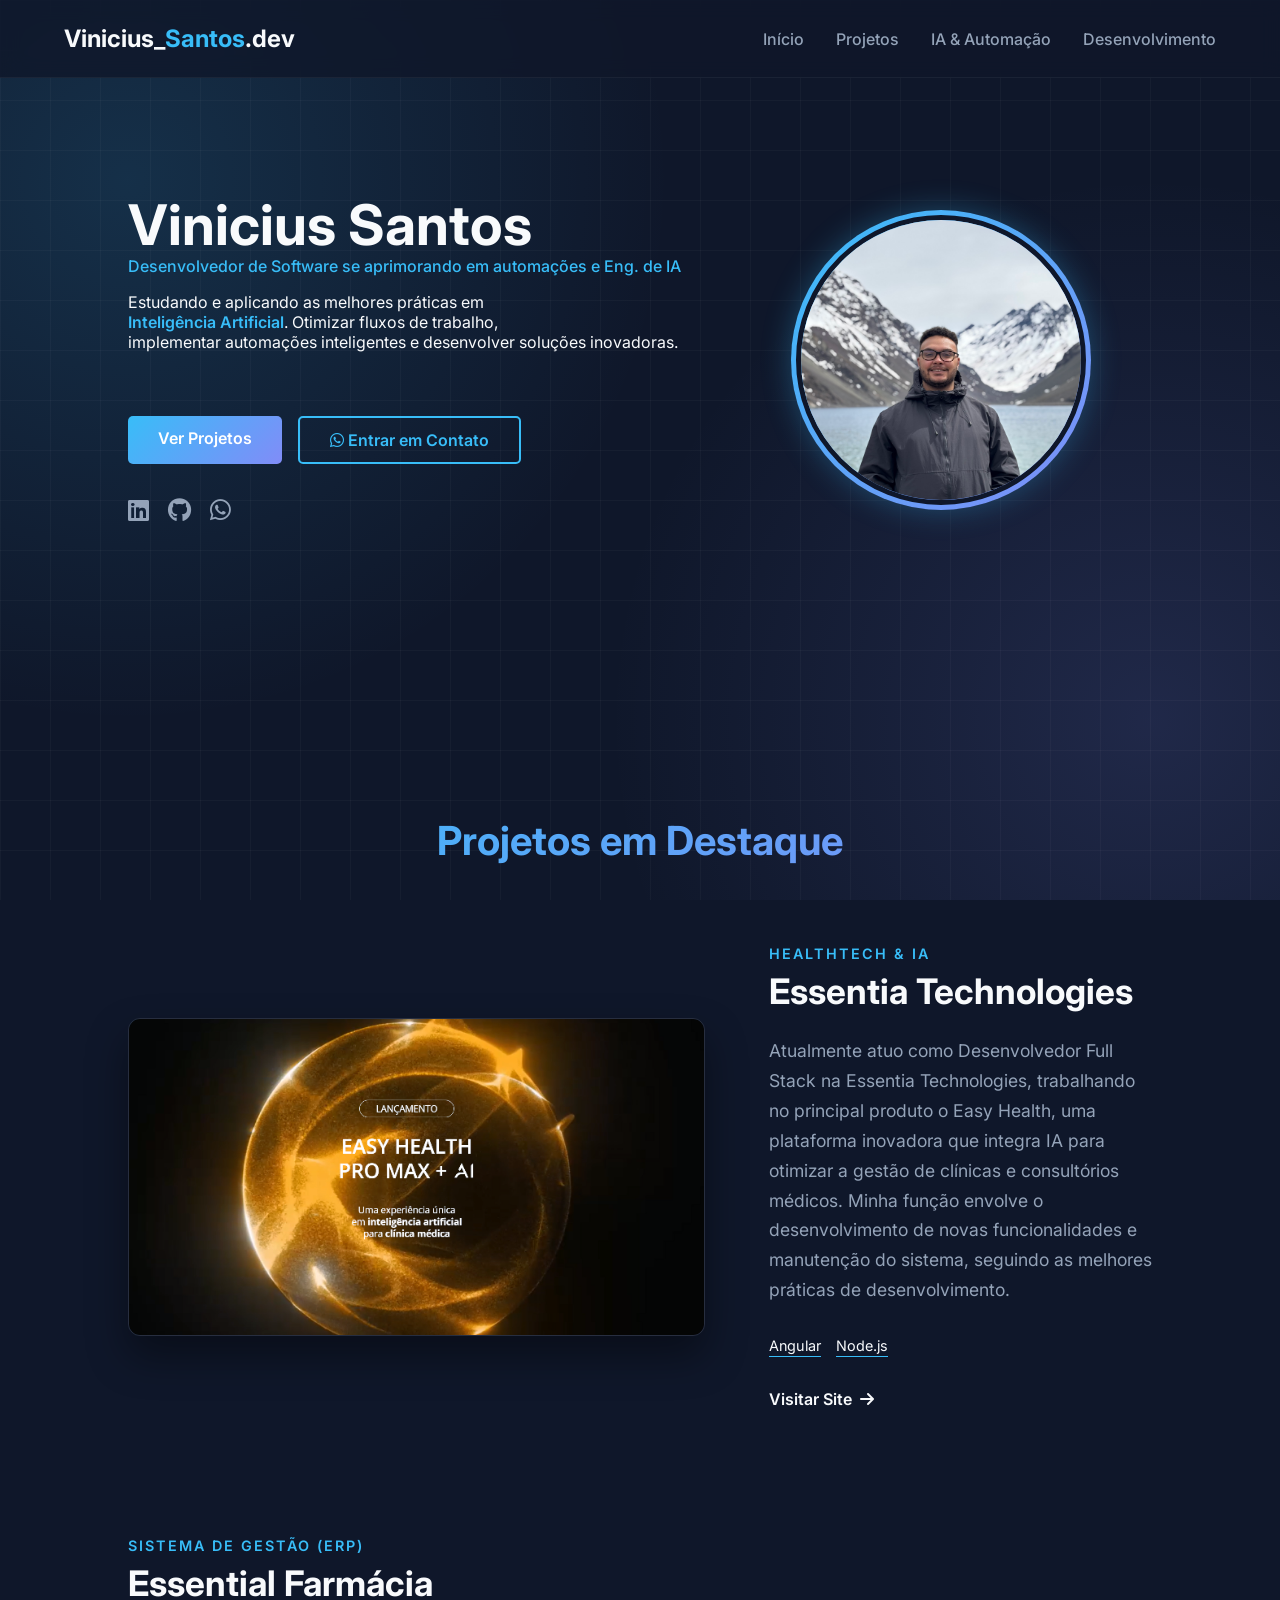
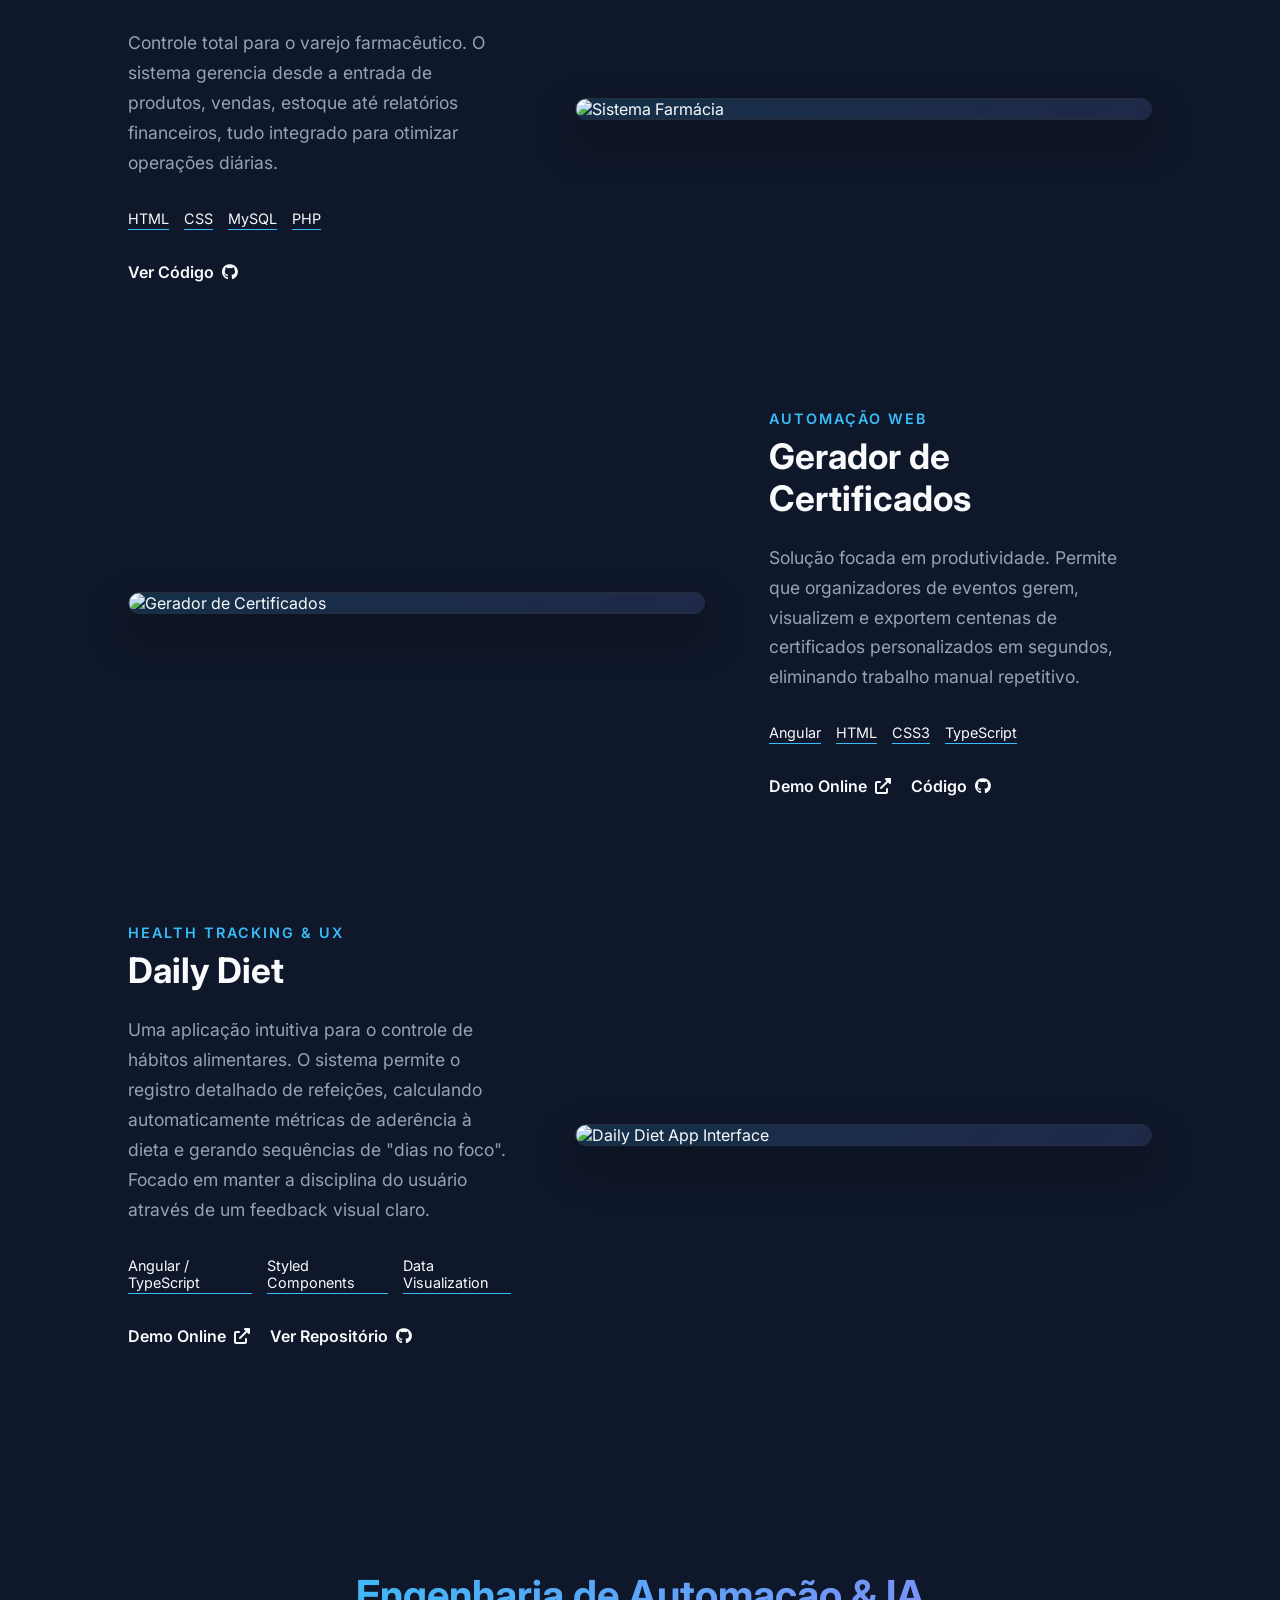
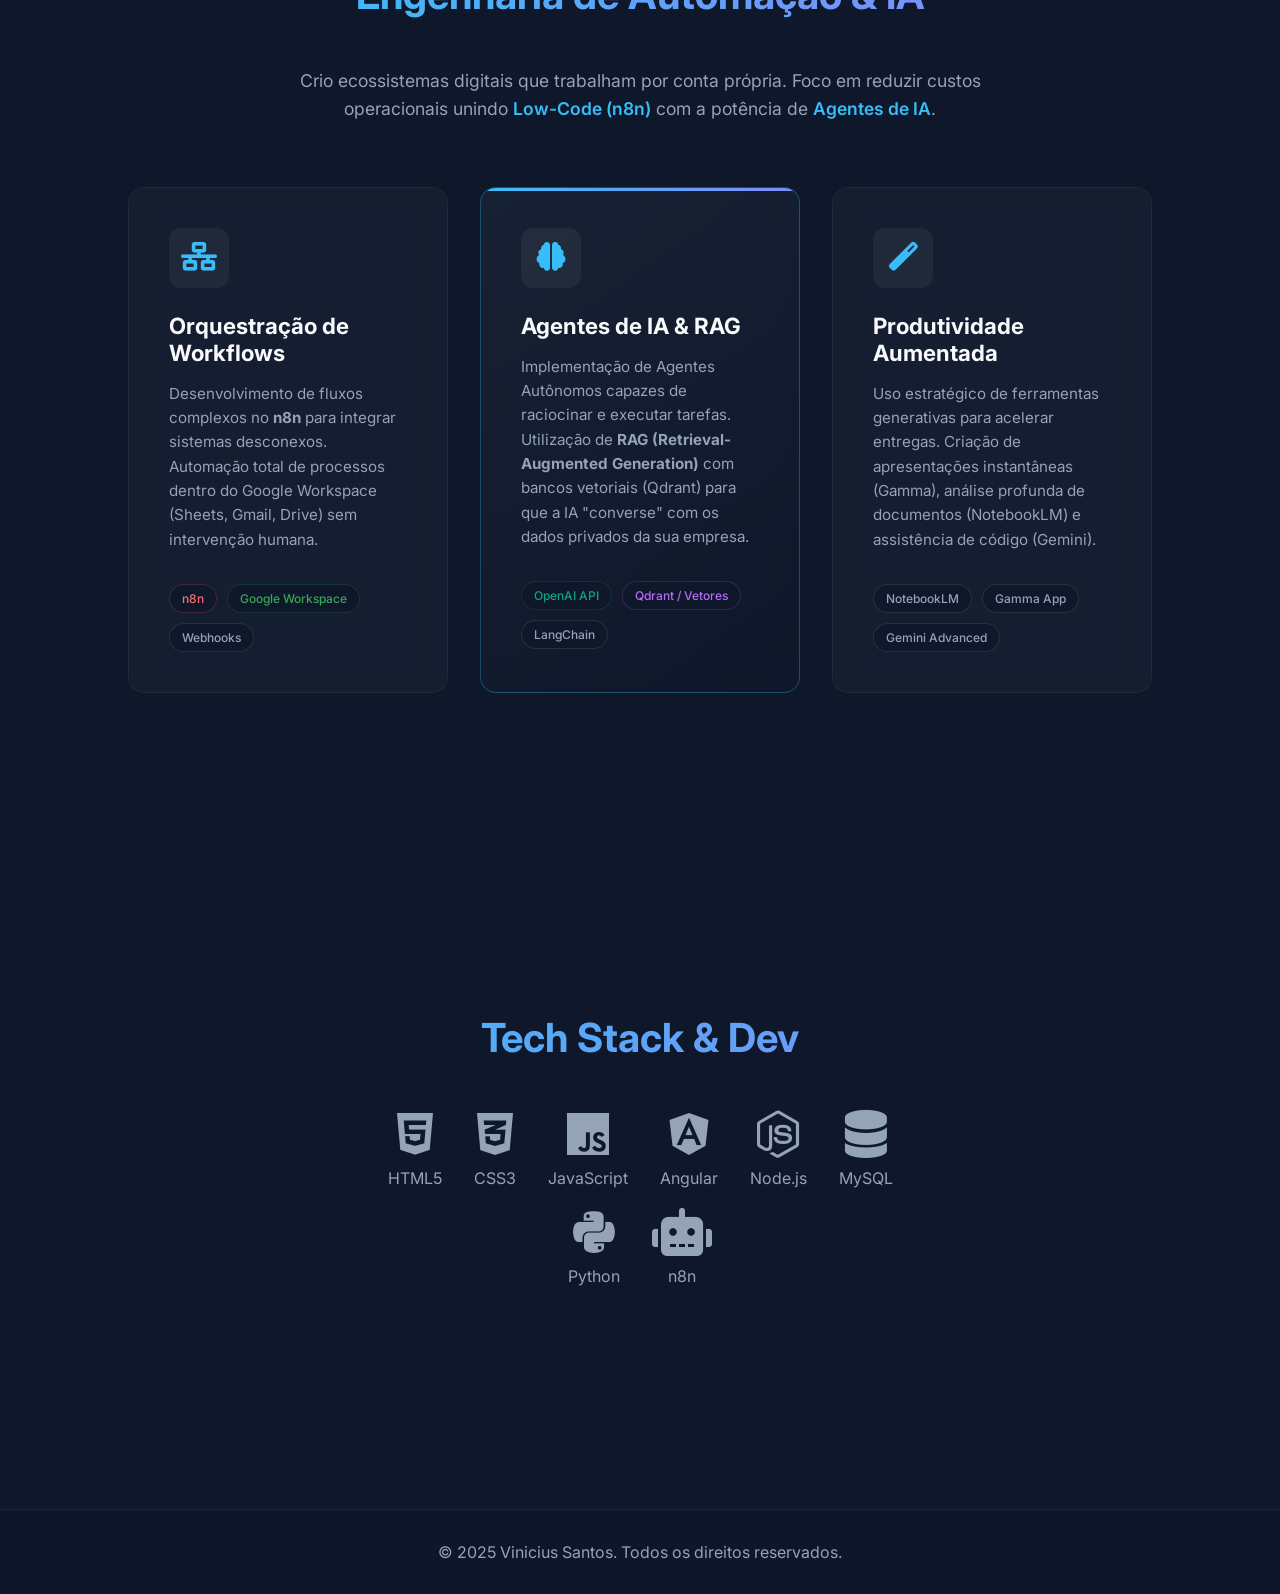
==== commit 420ffdad: "ajuste header" ====
--- a/index.html
+++ b/index.html
@@ -29,8 +29,7 @@
                 <h2 class="typing-text">Desenvolvedor de Software se aprimorando em automações e Eng. de IA</h2>
                 <p>
                     Estudando e aplicando as melhores práticas em<br>
-                    <span class="highlight">Inteligência Artificial</span><br>
-                    Otimizar fluxos de trabalho, implementar automações inteligentes e desenvolver soluções inovadoras.
+                    <span class="highlight">Inteligência Artificial</span>. Otimizar fluxos de trabalho,<br> implementar automações inteligentes e desenvolver soluções inovadoras.
                 </p>
                 <div class="hero-btns">
                     <a href="#projetos" class="btn primary">Ver Projetos</a>
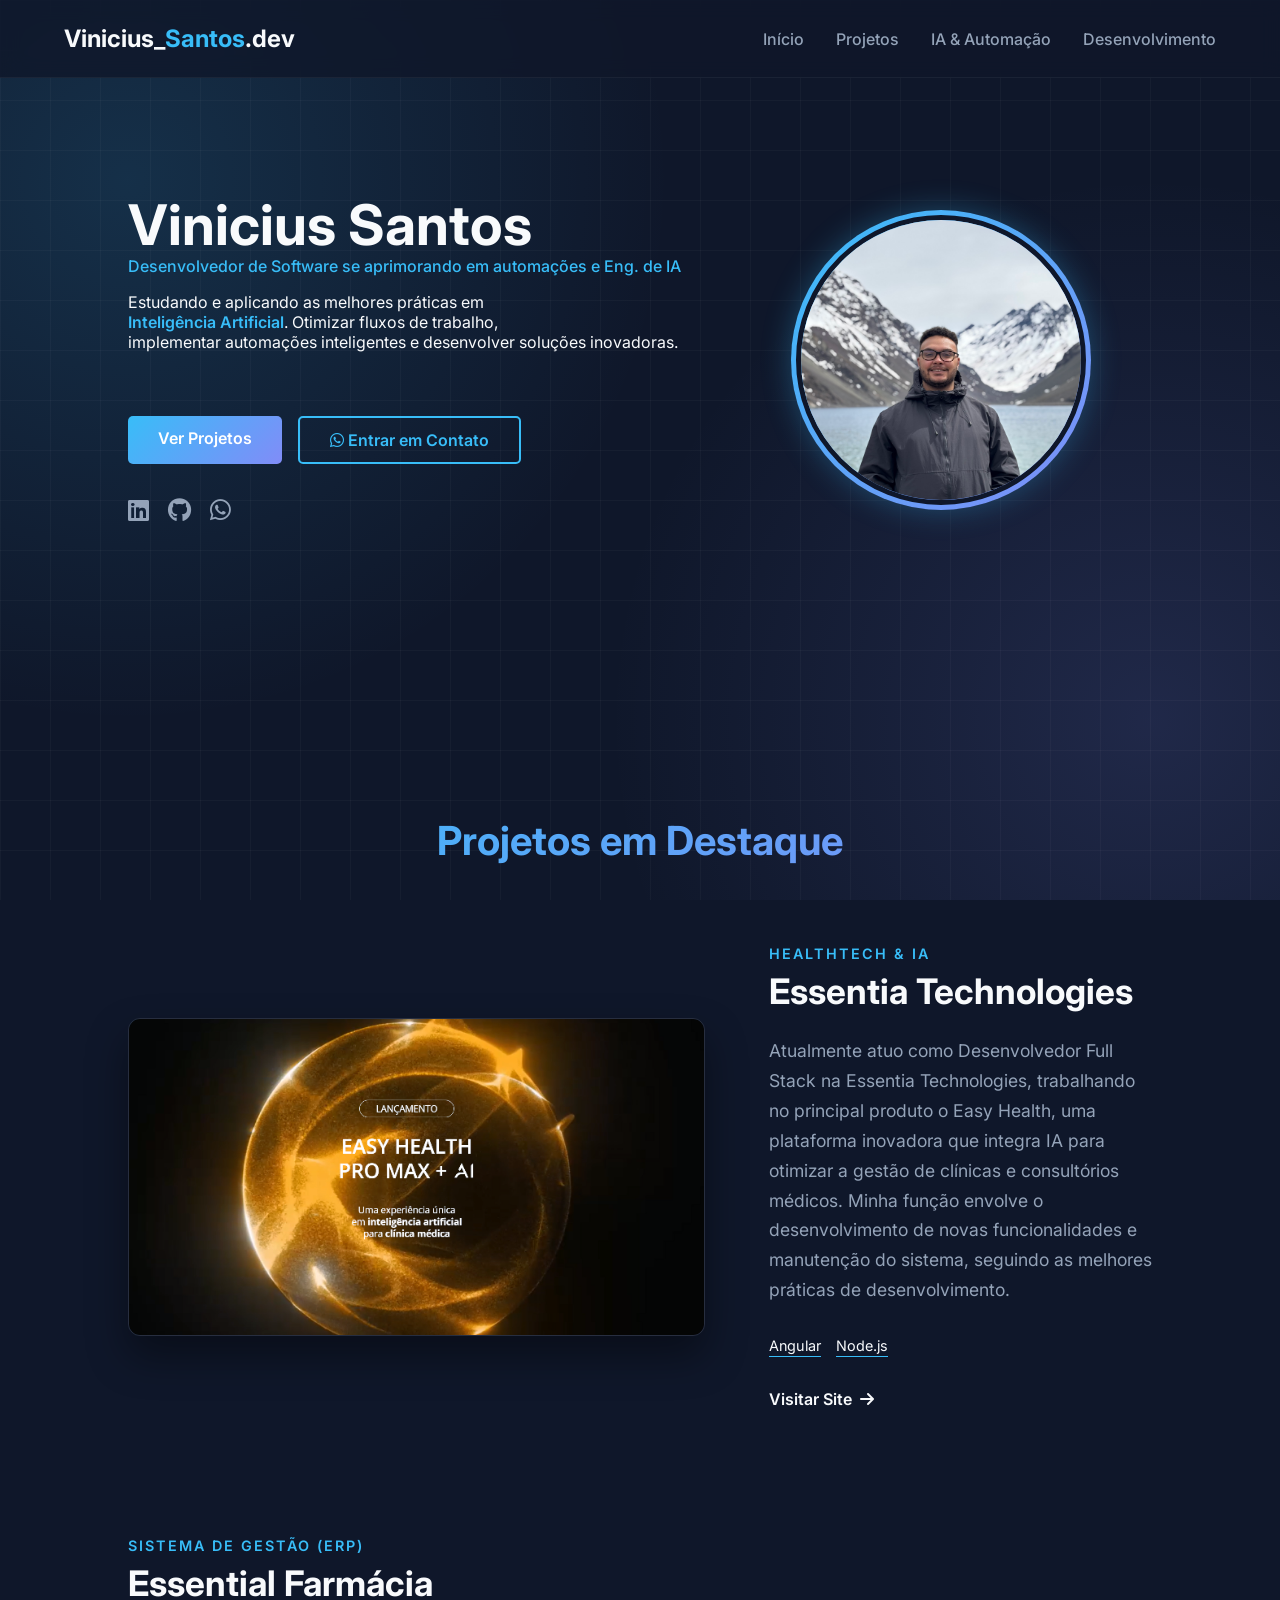
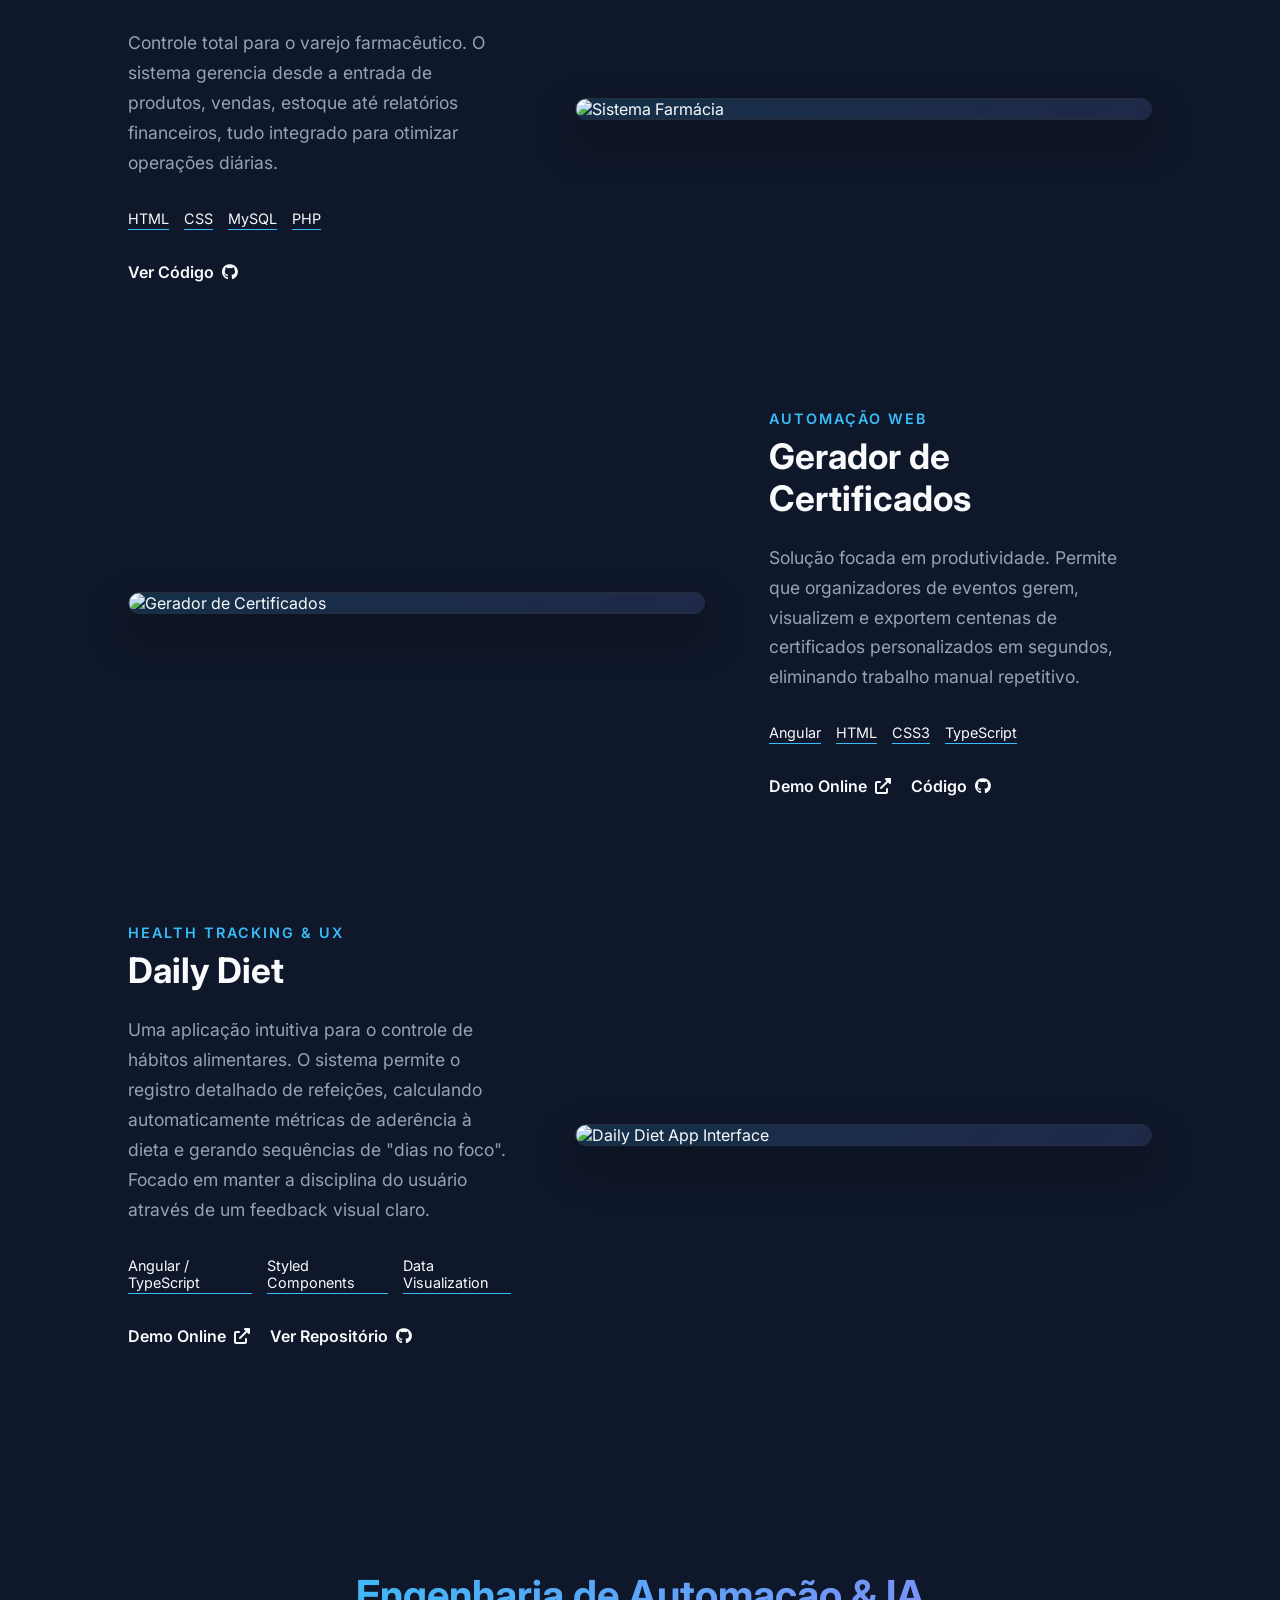
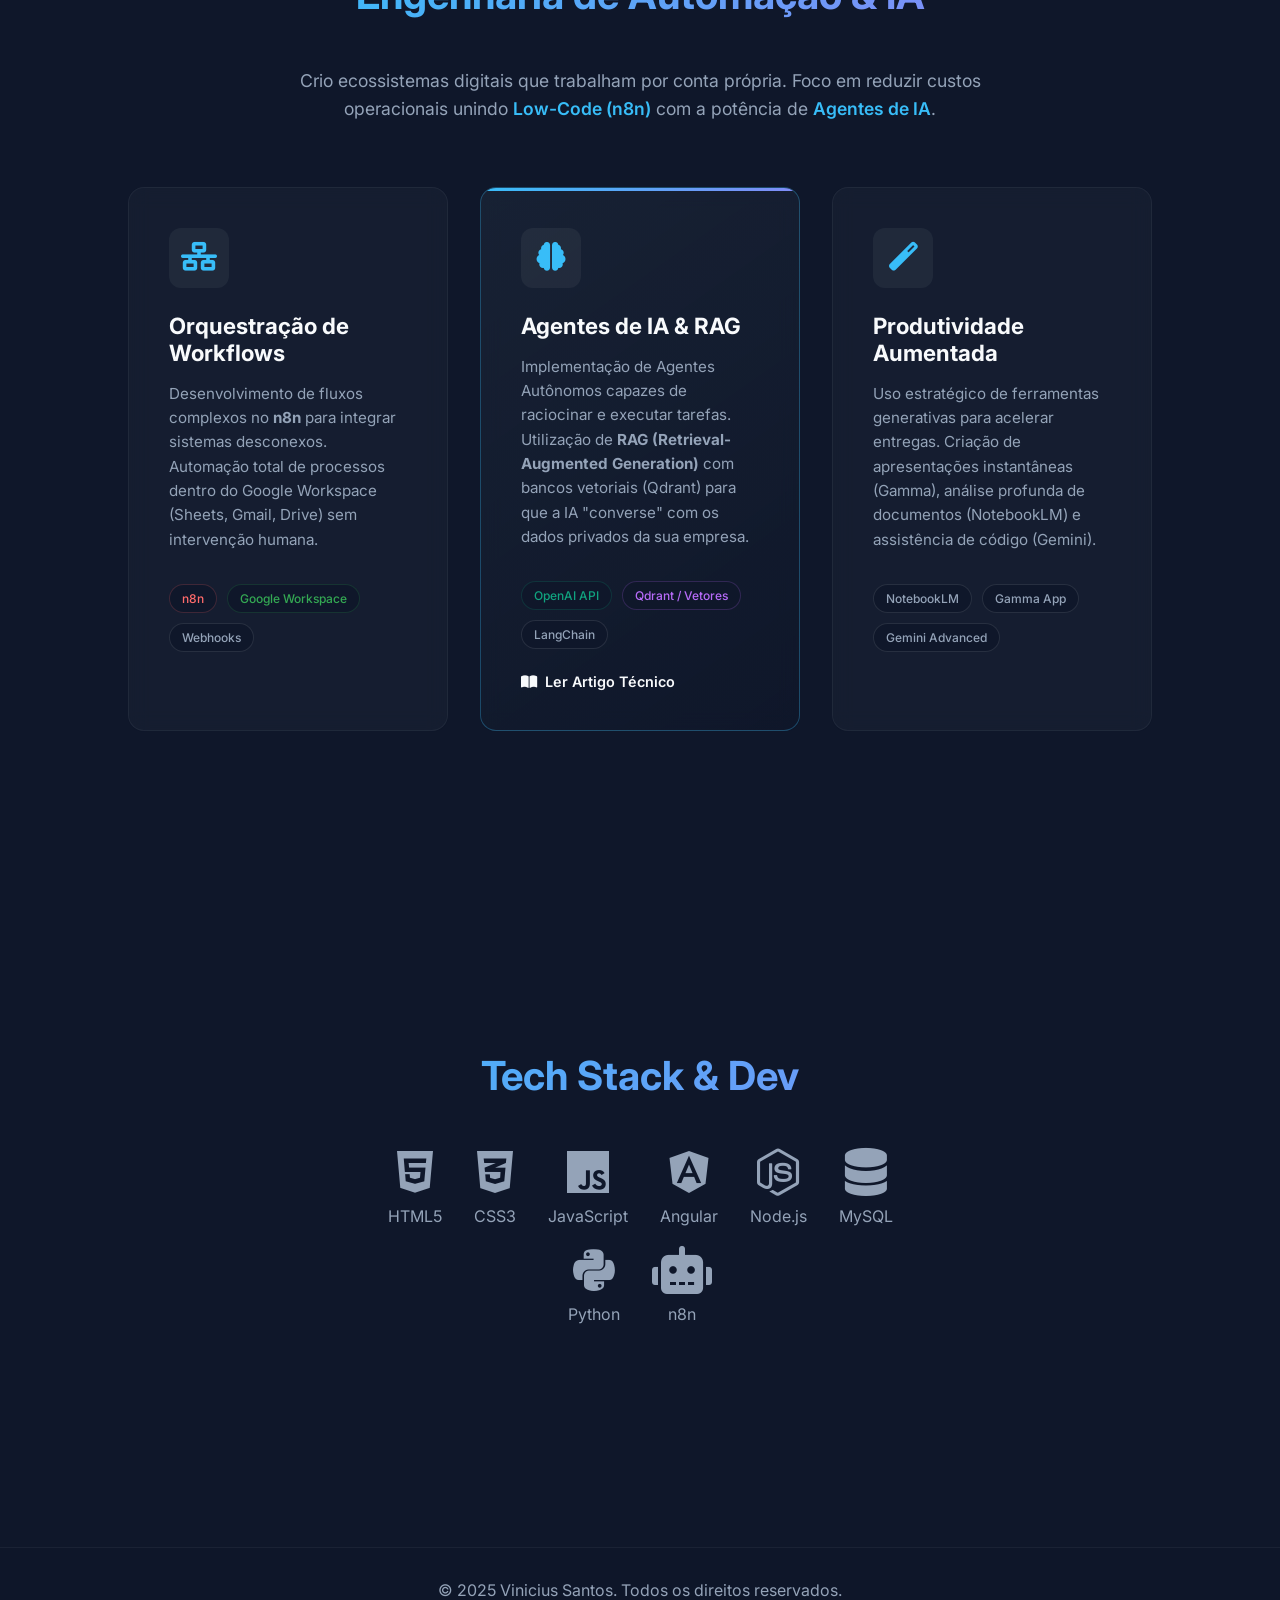
==== commit d52a9d11: "artigo IA" ====
--- a/index.html
+++ b/index.html
@@ -217,6 +217,11 @@
                         <span class="tool-badge qdrant">Qdrant / Vetores</span>
                         <span class="tool-badge">LangChain</span>
                     </div>
+                    <div style="margin-top: 1.5rem;">
+                        <a href="article.html" class="link-text" style="font-size: 0.9rem;">
+                            <i class="fas fa-book-open"></i> Ler Artigo Técnico
+                        </a>
+                    </div>
                 </div>
             </div>
 
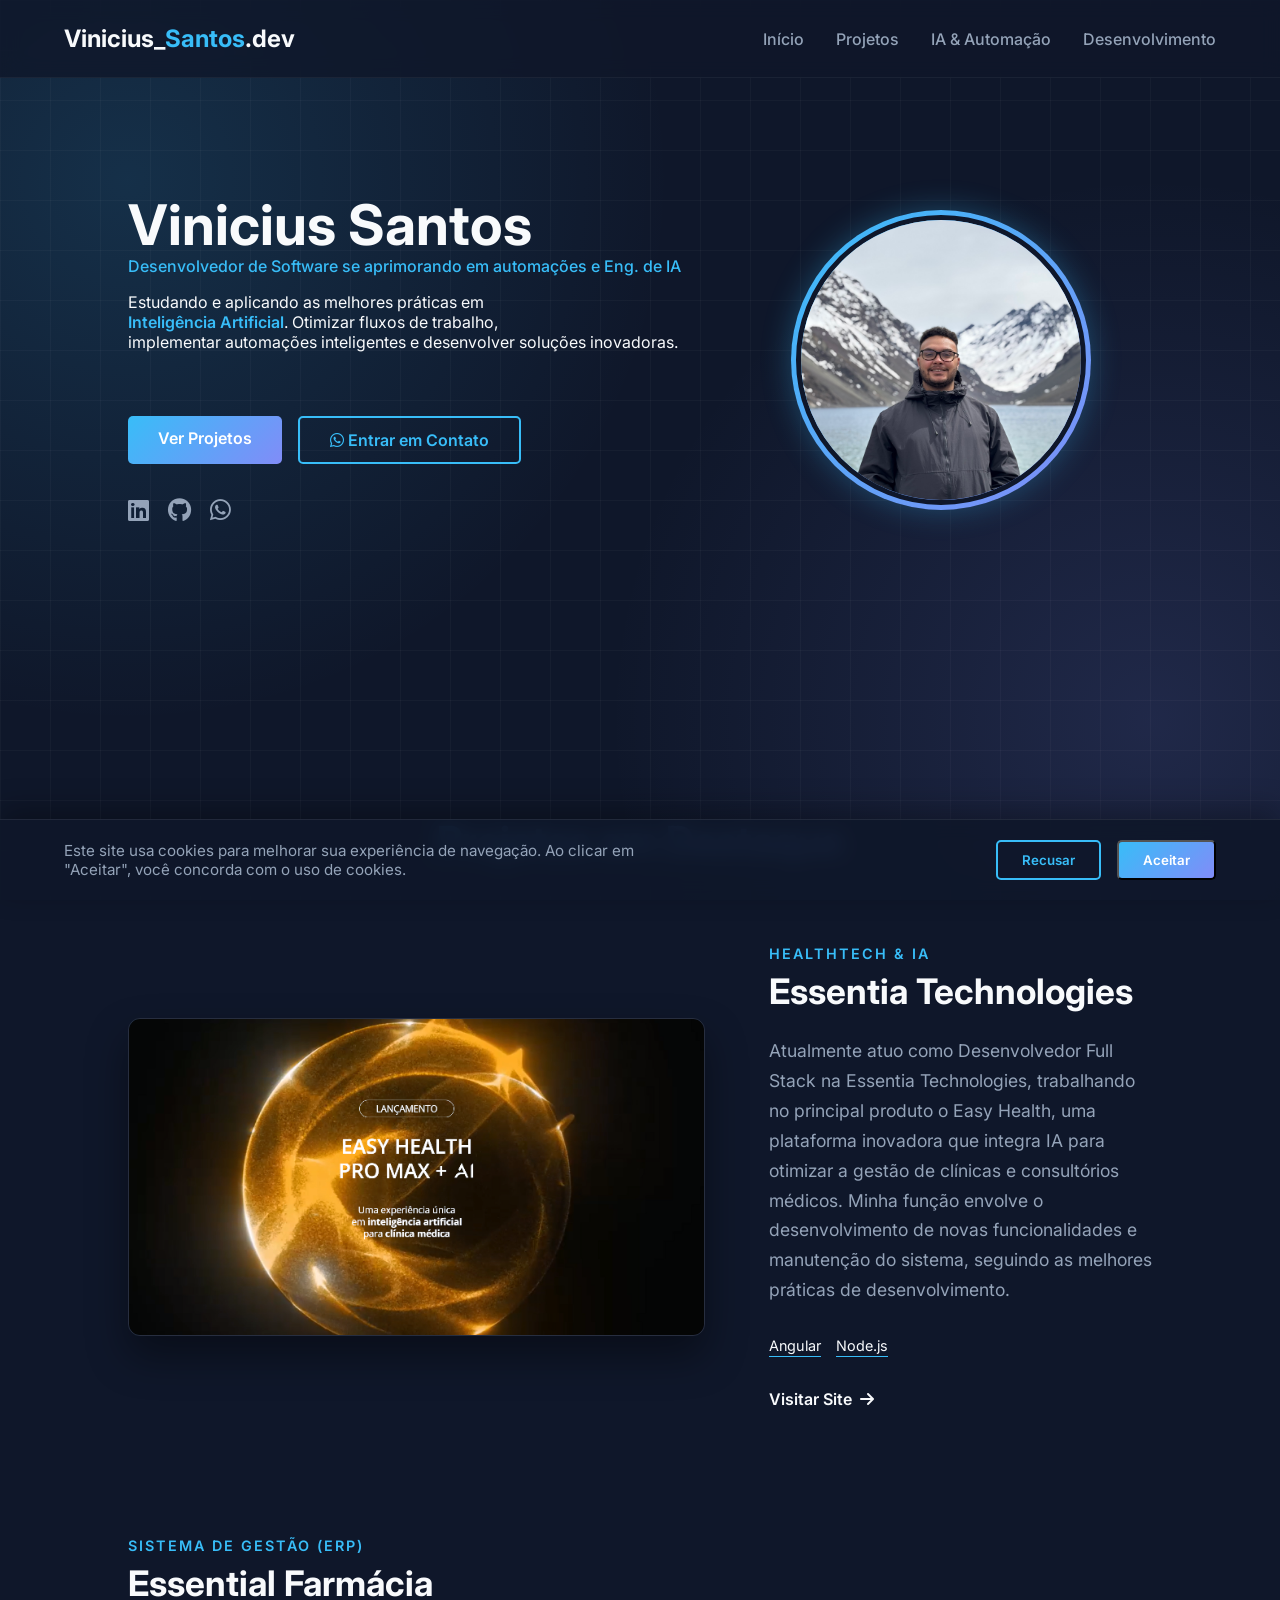
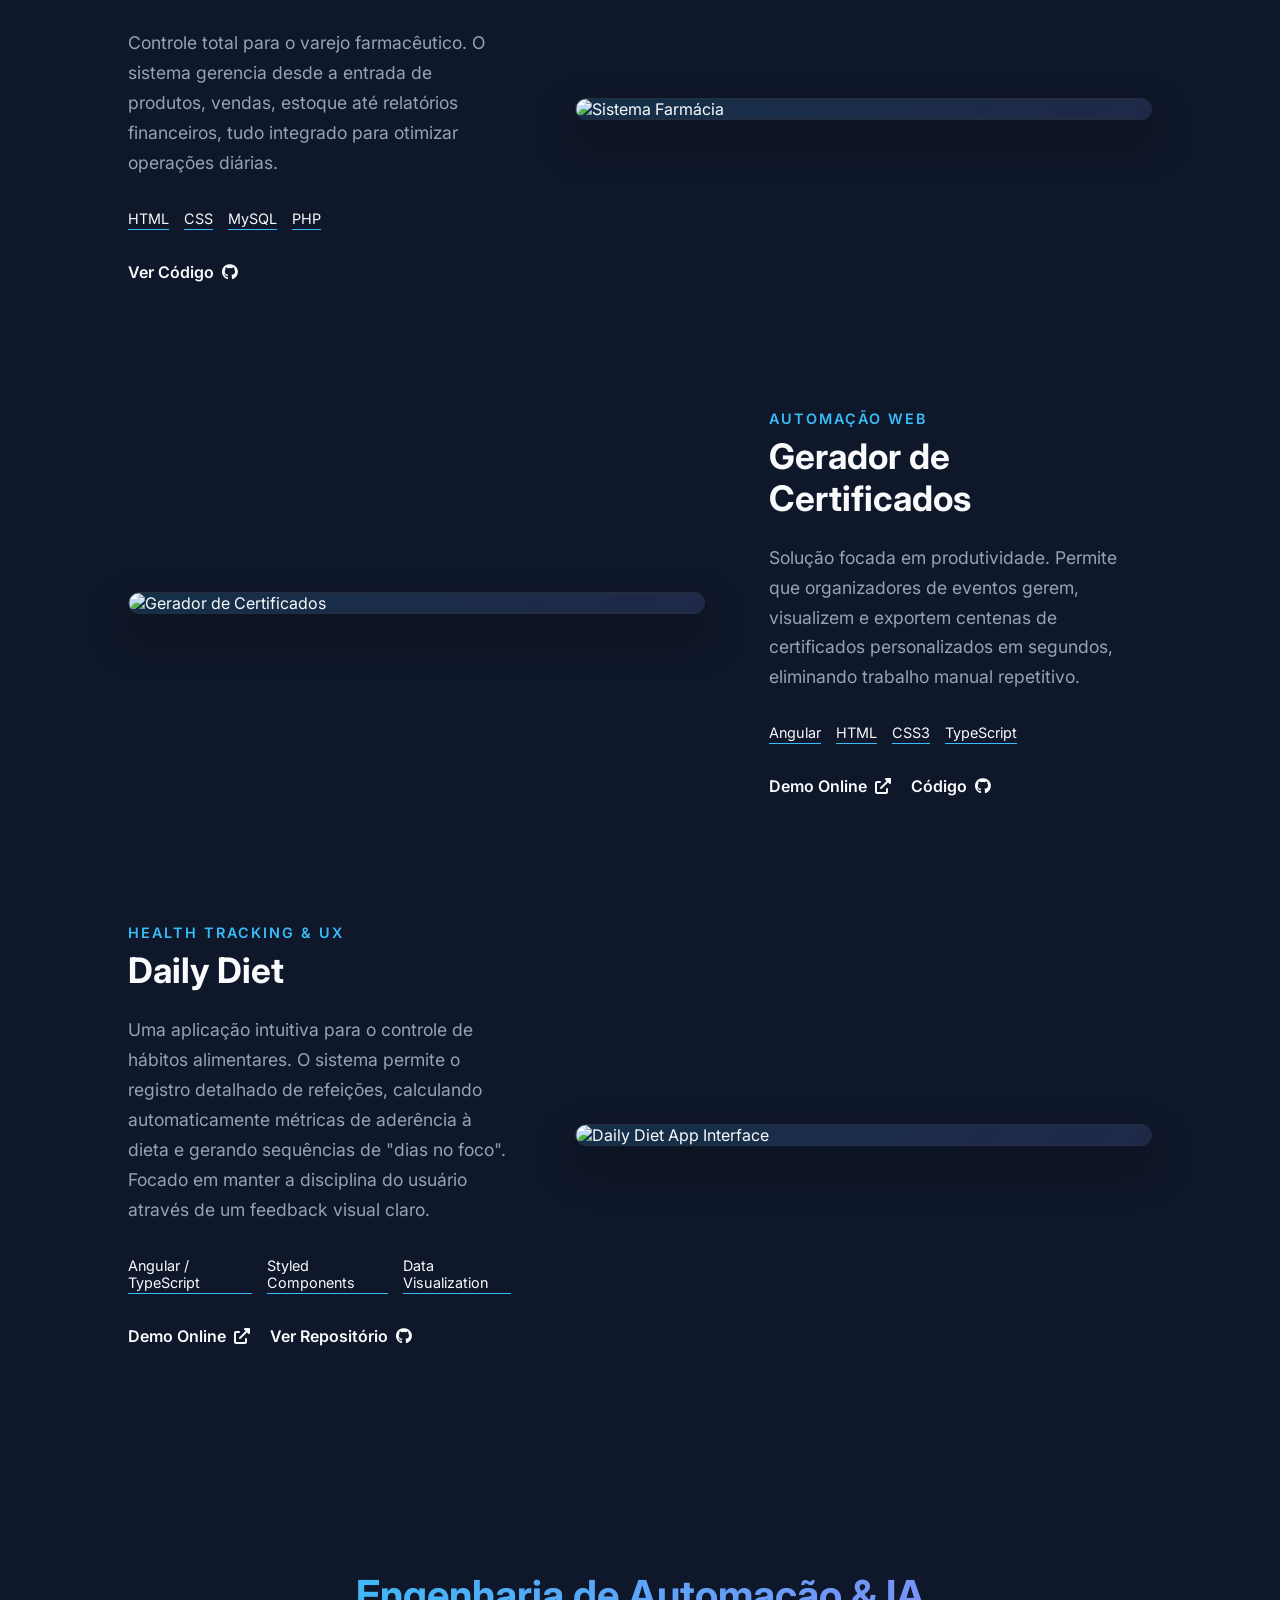
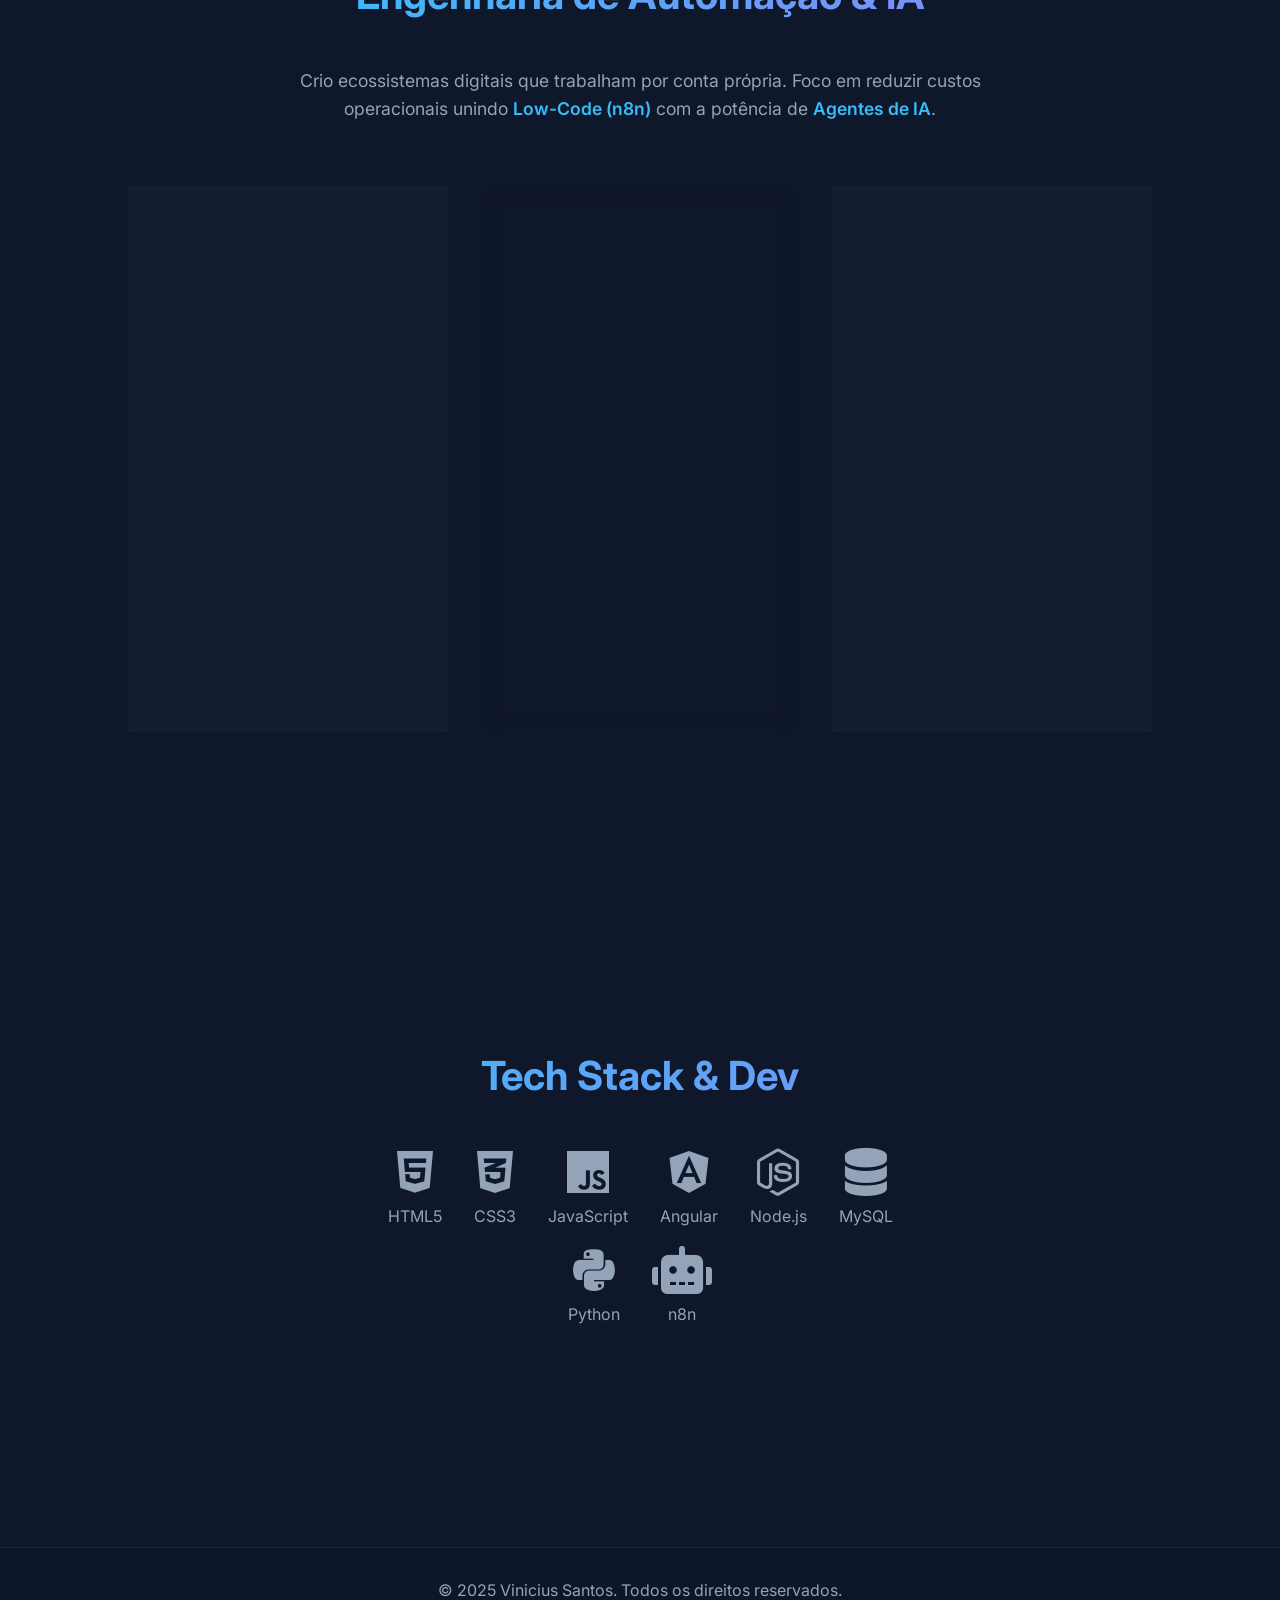
==== commit f965a75c: "cookies termo" ====
--- a/index.html
+++ b/index.html
@@ -289,7 +289,19 @@
         <p>© 2025 Vinicius Santos. Todos os direitos reservados.</p>
     </footer>
 
+    <div class="cookie-banner" id="cookieBanner" role="dialog" aria-live="polite" aria-label="Aviso de cookies">
+        <p>
+            Este site usa cookies para melhorar sua experiência de navegação. Ao clicar em "Aceitar", você
+            concorda com o uso de cookies.
+        </p>
+        <div class="cookie-actions">
+            <button type="button" class="btn secondary" id="cookieDecline">Recusar</button>
+            <button type="button" class="btn" id="cookieAccept">Aceitar</button>
+        </div>
+    </div>
+
     <script src="index.js"></script>
+    <script src="cookie-consent.js"></script>
 </body>
 
 </html>
--- a/style.css
+++ b/style.css
@@ -318,6 +318,72 @@
     background: rgba(15, 23, 42, 0.95);
     color: var(--text-sec);
     border-top: 1px solid rgba(255,255,255,0.05);
+}
+
+/* Aviso de cookies (LGPD) */
+.cookie-banner {
+    position: fixed;
+    left: 0;
+    right: 0;
+    bottom: 0;
+    z-index: 2000;
+    display: flex;
+    flex-wrap: wrap;
+    align-items: center;
+    justify-content: space-between;
+    gap: 1.5rem;
+    padding: 1.25rem 5%;
+    background: rgba(15, 23, 42, 0.92);
+    backdrop-filter: blur(10px);
+    border-top: 1px solid rgba(255, 255, 255, 0.08);
+    box-shadow: 0 -10px 30px rgba(0, 0, 0, 0.3);
+    transform: translateY(120%);
+    transition: transform 0.5s ease;
+}
+
+.cookie-banner.show {
+    transform: translateY(0);
+}
+
+.cookie-banner[hidden] {
+    display: none;
+}
+
+.cookie-banner p {
+    color: var(--text-sec);
+    font-size: 0.95rem;
+    max-width: 640px;
+    margin: 0;
+}
+
+.cookie-actions {
+    display: flex;
+    gap: 1rem;
+    flex-shrink: 0;
+}
+
+.cookie-actions .btn {
+    margin-top: 0;
+    padding: 10px 24px;
+    white-space: nowrap;
+}
+
+@media (max-width: 700px) {
+    .cookie-banner {
+        flex-direction: column;
+        align-items: stretch;
+        text-align: center;
+    }
+
+    .cookie-actions {
+        justify-content: center;
+    }
+}
+
+@media (prefers-reduced-motion: reduce) {
+    .cookie-banner {
+        transition: none;
+    }
 }
 
 /* Responsivo */
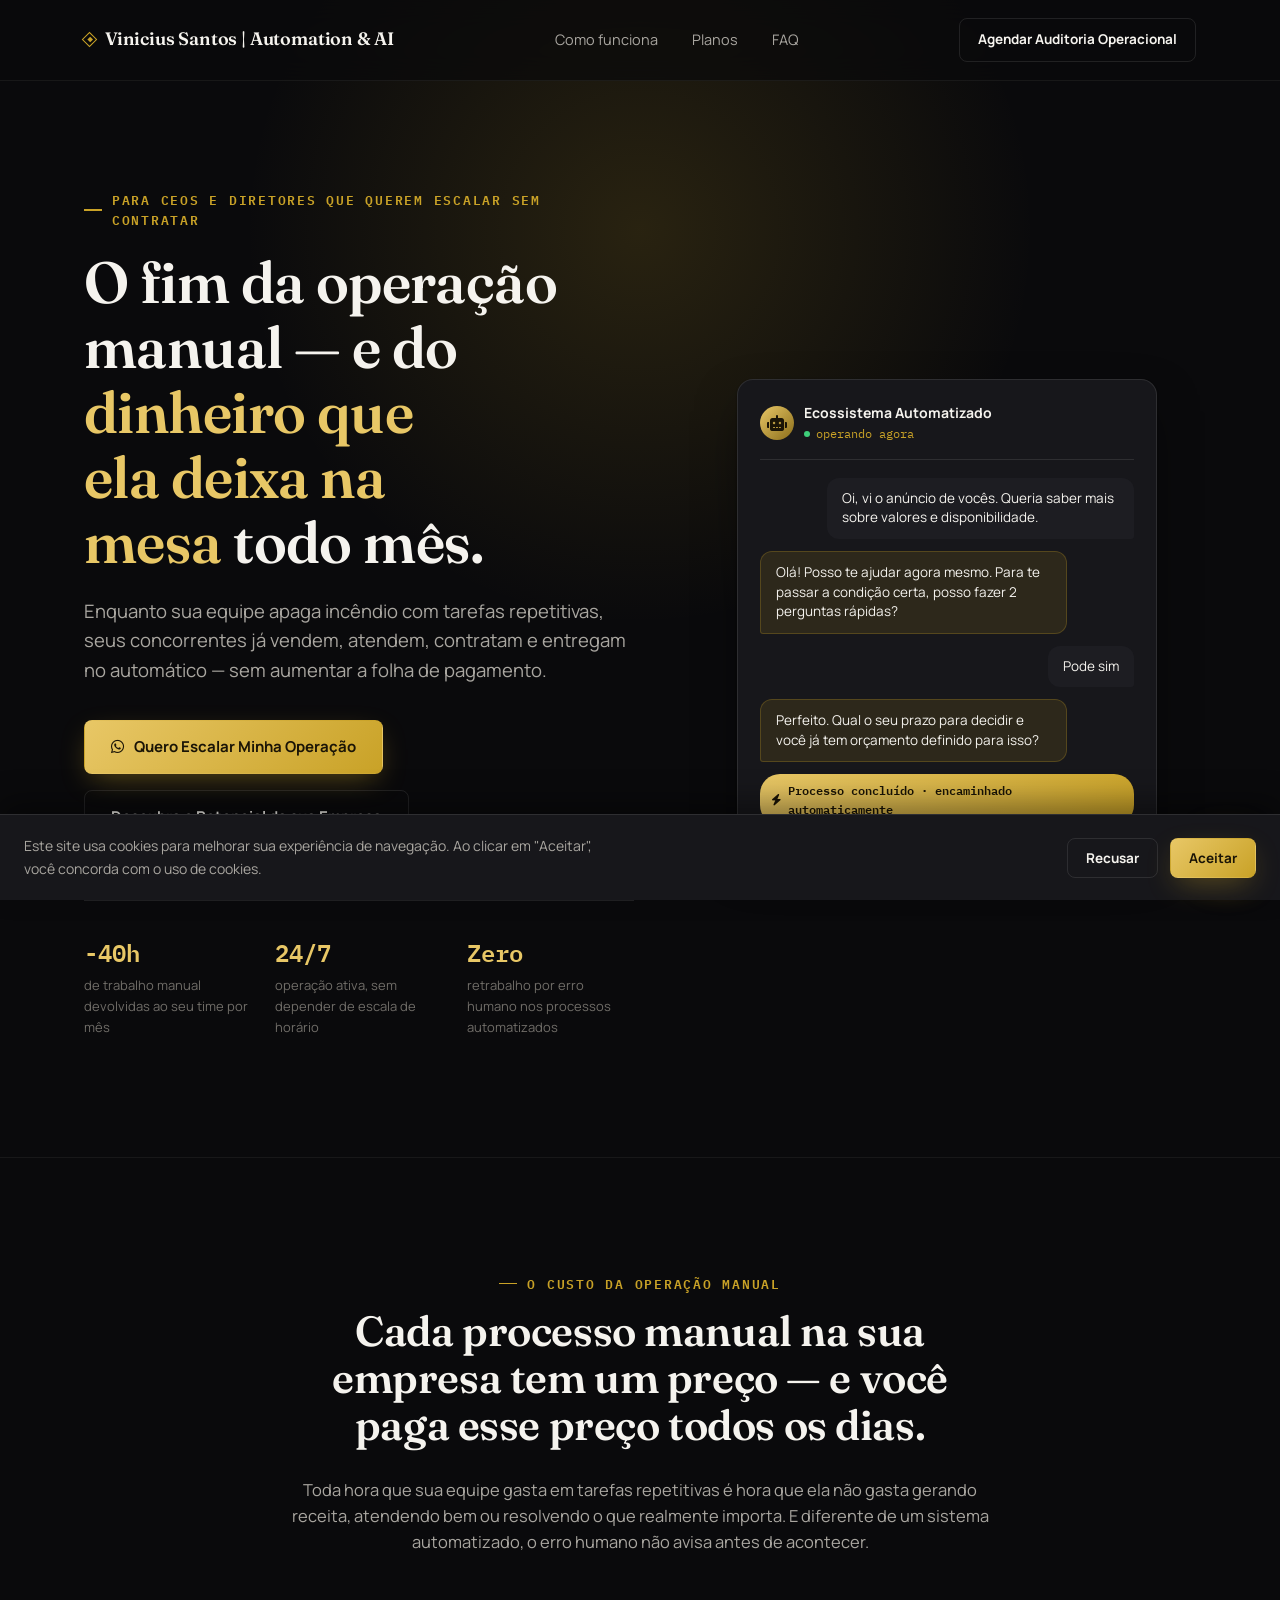
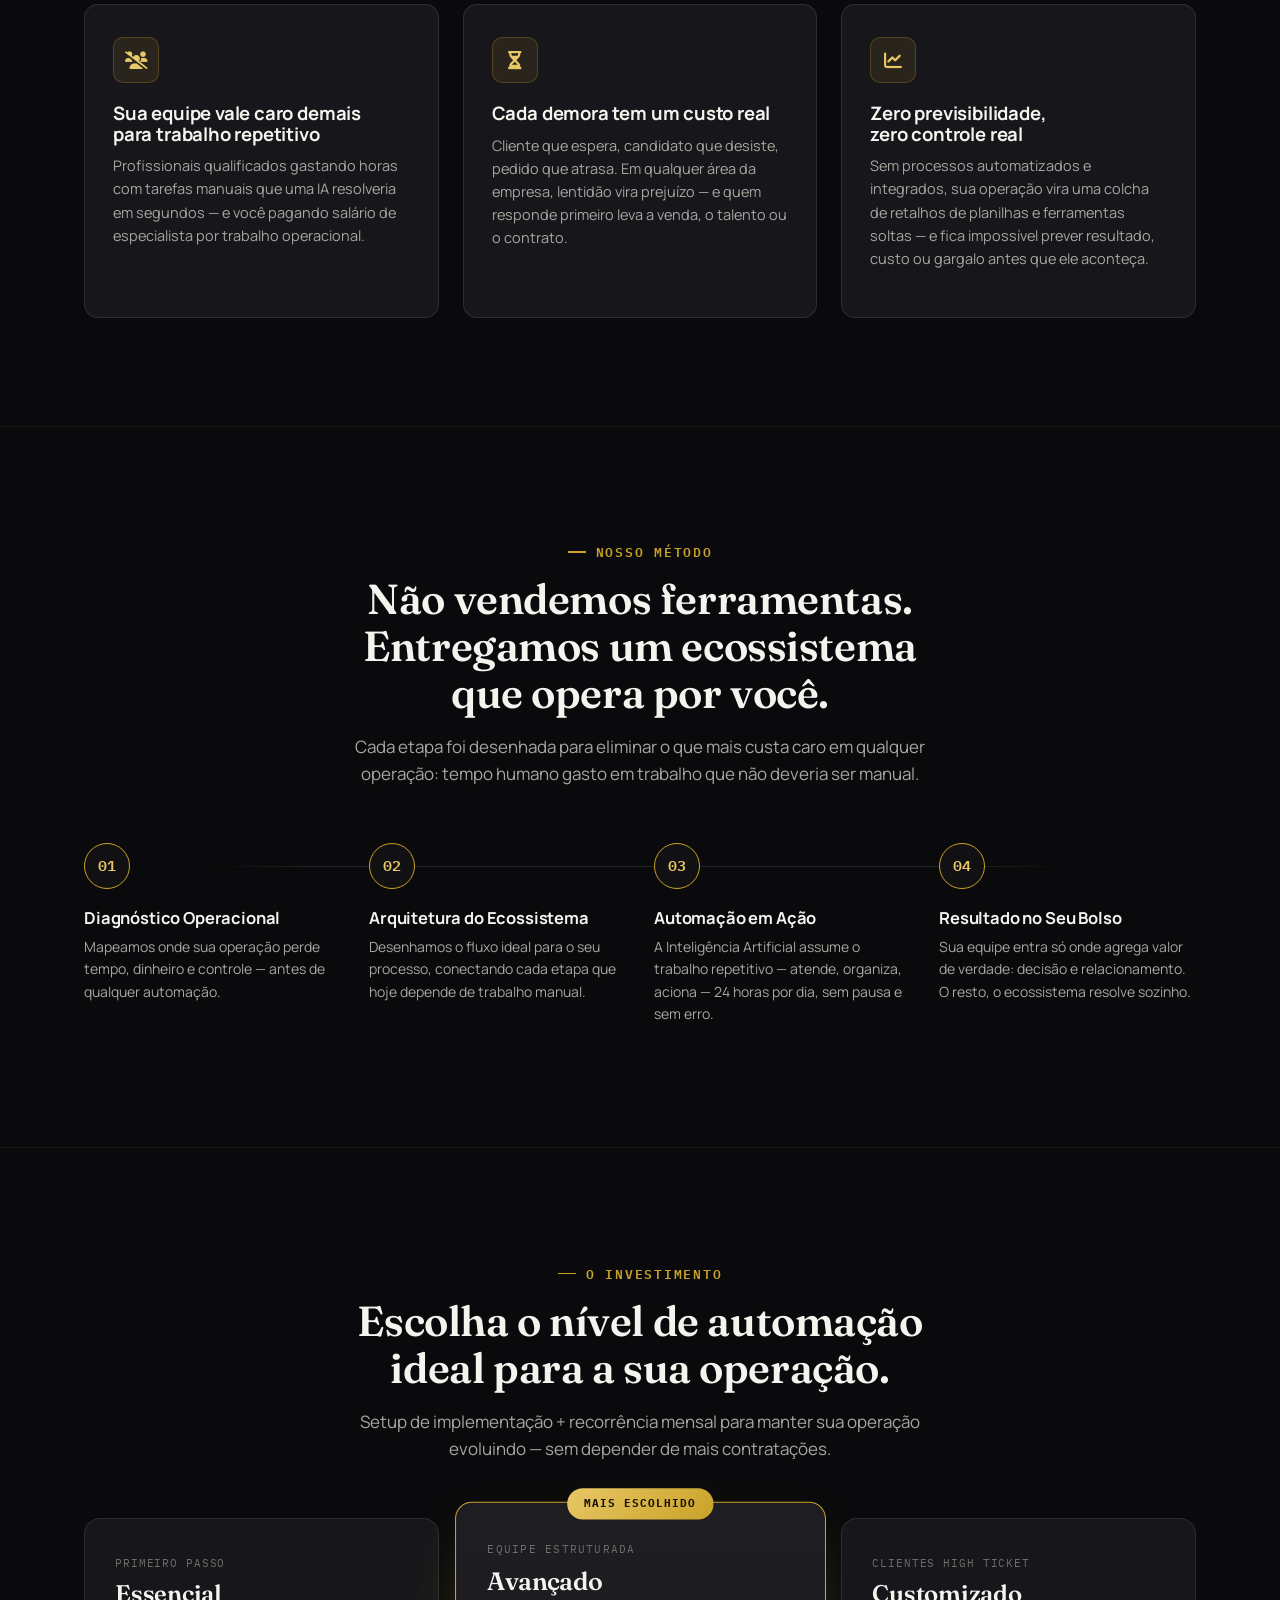
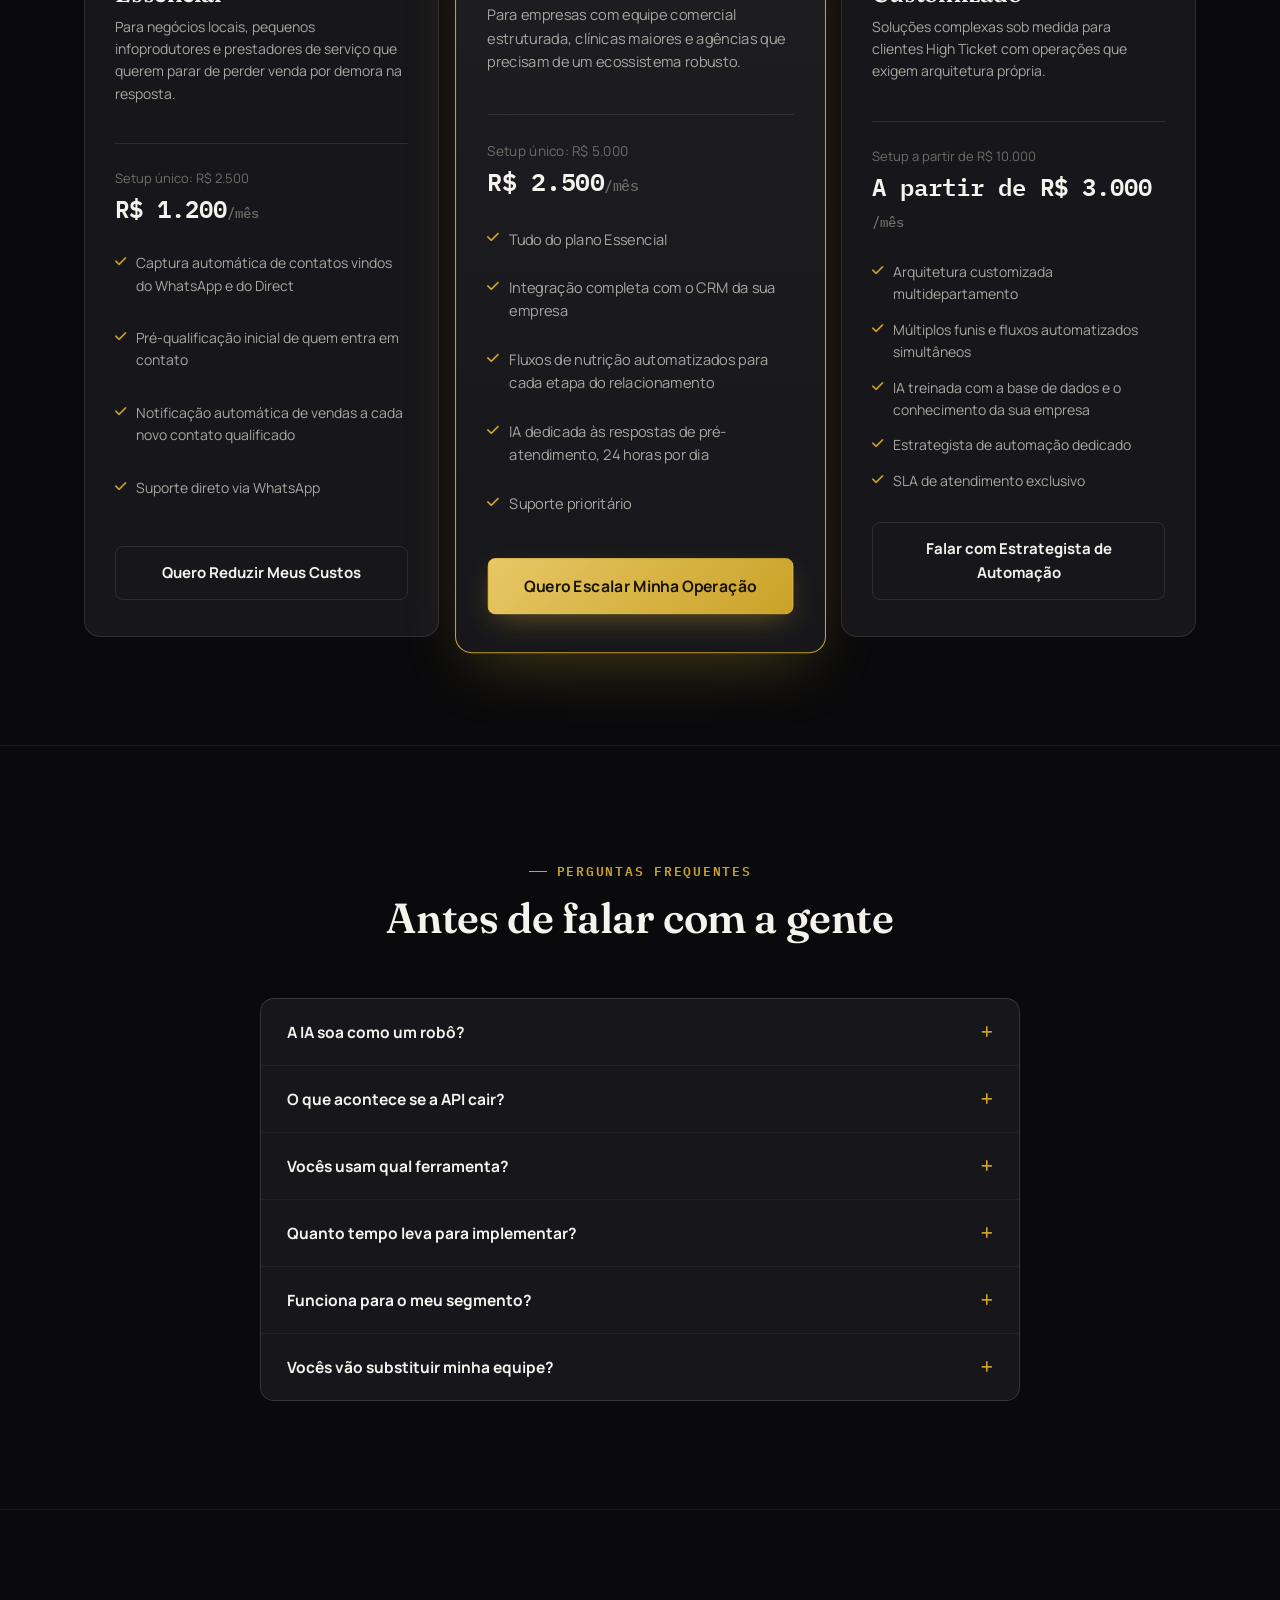
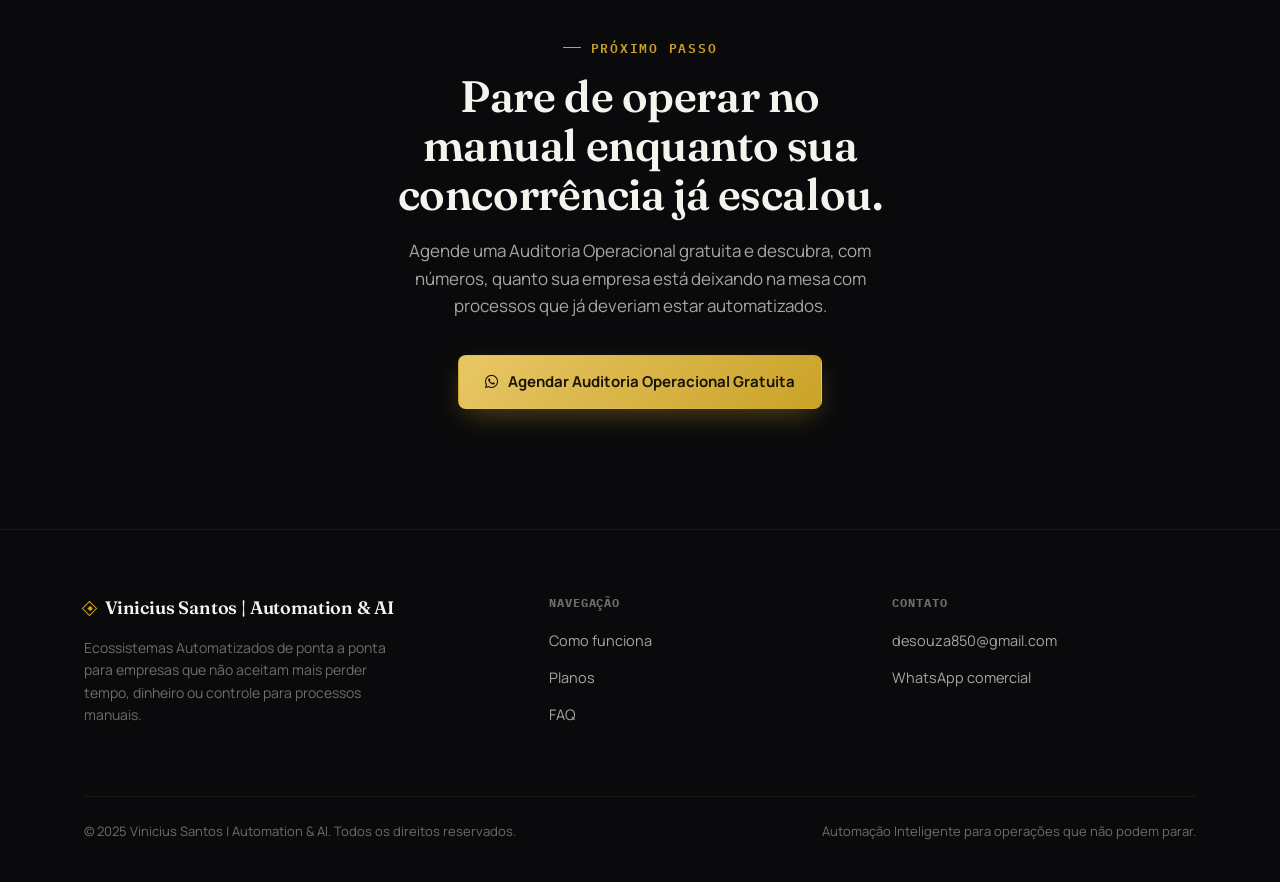
==== commit 85ec0d66: "ajuste index page" ====
--- a/index.html
+++ b/index.html
@@ -4,304 +4,1489 @@
 <head>
     <meta charset="UTF-8">
     <meta name="viewport" content="width=device-width, initial-scale=1.0">
-    <title>Portfólio | Desenvolvedor & IA</title>
+    <title>Vinicius Santos | Automation & AI — Ecossistemas Automatizados com Inteligência Artificial</title>
+    <meta name="description"
+        content="Sua empresa não precisa de mais gente, precisa de mais inteligência. Ecossistemas Automatizados com IA para vendas, atendimento, RH e logística — sem aumentar a folha de pagamento.">
+
+    <!-- Ícones (Font Awesome, mesmo padrão já usado no restante do site) -->
     <link rel="stylesheet" href="https://cdnjs.cloudflare.com/ajax/libs/font-awesome/6.0.0/css/all.min.css">
-    <link rel="stylesheet" href="style.css">
+
+    <!-- Tipografia: serifada de exibição (Fraunces) + sans corporativa (Manrope) + mono para dados/labels (IBM Plex Mono) -->
+    <link rel="preconnect" href="https://fonts.googleapis.com">
+    <link rel="preconnect" href="https://fonts.gstatic.com" crossorigin>
+    <link
+        href="https://fonts.googleapis.com/css2?family=Fraunces:opsz,wght@9..144,500;9..144,600;9..144,700&family=Manrope:wght@400;500;600;700;800&family=IBM+Plex+Mono:wght@500;600&display=swap"
+        rel="stylesheet">
+
+    <style>
+        /* =====================================================
+           DESIGN TOKENS
+           Paleta premium "dark mode": chumbo/preto quente + dourado.
+           O site é intencionalmente mono-tema (sem light mode) —
+           é a identidade visual pedida para a marca, não uma omissão.
+        ===================================================== */
+        :root {
+            --bg: #0a0a0c;
+            /* fundo base */
+            --bg-alt: #111114;
+            /* seções alternadas */
+            --surface: #17171b;
+            /* cards */
+            --surface-2: #1d1d22;
+            /* cards elevados / hover */
+            --ink: #f5f3ee;
+            /* texto principal (branco quente) */
+            --ink-soft: #a9a6a0;
+            /* texto secundário */
+            --ink-faint: #706d68;
+            /* texto terciário / legendas */
+            --gold: #c9a227;
+            /* dourado principal */
+            --gold-bright: #e8c766;
+            /* dourado claro (hover/destaque) */
+            --gold-deep: #8a6d1a;
+            /* dourado escuro (sombras/bordas sutis) */
+            --line: rgba(245, 243, 238, 0.10);
+            --line-soft: rgba(245, 243, 238, 0.06);
+            --shadow: 0 1px 2px rgba(0, 0, 0, .4), 0 20px 50px -12px rgba(0, 0, 0, .6);
+
+            --font-display: 'Fraunces', Georgia, serif;
+            --font-body: 'Manrope', -apple-system, 'Segoe UI', sans-serif;
+            --font-mono: 'IBM Plex Mono', ui-monospace, Consolas, monospace;
+        }
+
+        /* =====================================================
+           RESET & BASE
+        ===================================================== */
+        * {
+            box-sizing: border-box;
+        }
+
+        html {
+            scroll-behavior: smooth;
+        }
+
+        body {
+            margin: 0;
+            background: var(--bg);
+            color: var(--ink);
+            font-family: var(--font-body);
+            line-height: 1.6;
+            -webkit-font-smoothing: antialiased;
+            overflow-x: hidden;
+        }
+
+        img {
+            max-width: 100%;
+            display: block;
+        }
+
+        a {
+            color: inherit;
+        }
+
+        ::selection {
+            background: var(--gold);
+            color: #171308;
+        }
+
+        :focus-visible {
+            outline: 2px solid var(--gold);
+            outline-offset: 3px;
+            border-radius: 3px;
+        }
+
+        @media (prefers-reduced-motion: reduce) {
+            * {
+                animation-duration: .001ms !important;
+                transition-duration: .001ms !important;
+                scroll-behavior: auto !important;
+            }
+        }
+
+        .wrap {
+            max-width: 1160px;
+            margin: 0 auto;
+            padding: 0 24px;
+        }
+
+        h1,
+        h2,
+        h3 {
+            font-family: var(--font-display);
+            font-weight: 600;
+            color: var(--ink);
+            line-height: 1.12;
+            letter-spacing: -.01em;
+            margin: 0;
+            text-wrap: balance;
+        }
+
+        .eyebrow {
+            font-family: var(--font-mono);
+            font-size: 12.5px;
+            font-weight: 600;
+            letter-spacing: .14em;
+            text-transform: uppercase;
+            color: var(--gold);
+            display: inline-flex;
+            align-items: center;
+            gap: 10px;
+        }
+
+        .eyebrow::before {
+            content: "";
+            width: 18px;
+            height: 1.5px;
+            background: var(--gold);
+            display: inline-block;
+        }
+
+        section {
+            padding: 108px 0;
+            border-top: 1px solid var(--line-soft);
+        }
+
+        .section-head {
+            max-width: 620px;
+            margin: 0 auto 56px;
+            text-align: center;
+        }
+
+        .section-head h2 {
+            font-size: clamp(28px, 4vw, 42px);
+            margin-top: 14px;
+        }
+
+        .section-head p {
+            color: var(--ink-soft);
+            font-size: 17px;
+            margin-top: 16px;
+        }
+
+        /* =====================================================
+           SCROLL REVEAL (fade-in ao rolar a página)
+        ===================================================== */
+        .reveal {
+            opacity: 0;
+            transform: translateY(24px);
+            transition: opacity .7s ease, transform .7s ease;
+        }
+
+        .reveal.in-view {
+            opacity: 1;
+            transform: translateY(0);
+        }
+
+        /* =====================================================
+           BOTÕES
+        ===================================================== */
+        .btn {
+            font-family: var(--font-body);
+            font-weight: 700;
+            font-size: 15px;
+            border-radius: 8px;
+            padding: 14px 26px;
+            text-decoration: none;
+            display: inline-flex;
+            align-items: center;
+            justify-content: center;
+            gap: 10px;
+            border: 1.5px solid transparent;
+            background: none;
+            appearance: none;
+            cursor: pointer;
+            white-space: nowrap;
+            transition: transform .15s ease, box-shadow .15s ease, background .2s ease, border-color .2s ease;
+        }
+
+        .btn-gold {
+            background: linear-gradient(135deg, var(--gold-bright), var(--gold));
+            color: #1a1406;
+            box-shadow: 0 10px 30px -8px rgba(201, 162, 39, .45);
+        }
+
+        .btn-gold:hover {
+            transform: translateY(-2px);
+            box-shadow: 0 14px 34px -6px rgba(201, 162, 39, .55);
+        }
+
+        .btn-outline {
+            border-color: var(--line);
+            color: var(--ink);
+        }
+
+        .btn-outline:hover {
+            border-color: var(--gold);
+            color: var(--gold-bright);
+        }
+
+        .btn-block {
+            width: 100%;
+        }
+
+        .btn-sm {
+            padding: 10px 18px;
+            font-size: 13.5px;
+        }
+
+        /* =====================================================
+           HEADER
+        ===================================================== */
+        header.site {
+            position: fixed;
+            top: 0;
+            left: 0;
+            right: 0;
+            z-index: 100;
+            background: rgba(10, 10, 12, 0.72);
+            backdrop-filter: blur(14px);
+            border-bottom: 1px solid var(--line-soft);
+        }
+
+        .site-bar {
+            display: flex;
+            align-items: center;
+            justify-content: space-between;
+            padding: 18px 24px;
+        }
+
+        .logo {
+            display: flex;
+            align-items: center;
+            gap: 10px;
+            font-family: var(--font-display);
+            font-weight: 600;
+            font-size: 18px;
+            letter-spacing: -.01em;
+        }
+
+        .logo .mark {
+            width: 11px;
+            height: 11px;
+            border: 1.5px solid var(--gold);
+            transform: rotate(45deg);
+            flex: none;
+        }
+
+        .logo .mark::after {
+            content: "";
+            display: block;
+            width: 4px;
+            height: 4px;
+            background: var(--gold);
+            margin: 2.25px auto;
+        }
+
+        .nav-links {
+            display: none;
+            list-style: none;
+            gap: 34px;
+            margin: 0;
+            padding: 0;
+            font-size: 14.5px;
+            color: var(--ink-soft);
+        }
+
+        .nav-links a {
+            text-decoration: none;
+            transition: color .2s ease;
+        }
+
+        .nav-links a:hover {
+            color: var(--gold-bright);
+        }
+
+        @media (min-width: 880px) {
+            .nav-links {
+                display: flex;
+            }
+        }
+
+        /* Header enxuto no mobile: logo + CTA cabem lado a lado sem
+           vazar a viewport (o CTA some do nowrap padrão do .btn) */
+        @media (max-width: 640px) {
+            .site-bar {
+                padding: 14px 16px;
+            }
+
+            .logo {
+                font-size: 15px;
+                gap: 8px;
+            }
+
+            .site-bar .btn {
+                font-size: 12px;
+                padding: 9px 14px;
+                white-space: normal;
+                text-align: center;
+                max-width: 160px;
+                line-height: 1.25;
+            }
+        }
+
+        /* =====================================================
+           HERO
+        ===================================================== */
+        .hero {
+            position: relative;
+            padding: 190px 0 120px;
+            overflow: hidden;
+            border-top: none;
+        }
+
+        /* Halo dourado sutil no fundo do hero, remete a "alto valor" sem ser óbvio */
+        .hero::before {
+            content: "";
+            position: absolute;
+            top: -220px;
+            left: 50%;
+            width: 900px;
+            height: 900px;
+            transform: translateX(-50%);
+            background: radial-gradient(circle, rgba(201, 162, 39, .16) 0%, transparent 62%);
+            pointer-events: none;
+        }
+
+        .hero-grid {
+            position: relative;
+            display: grid;
+            grid-template-columns: minmax(0, 1fr);
+            gap: 64px;
+            align-items: center;
+        }
+
+        @media (min-width: 980px) {
+            .hero-grid {
+                grid-template-columns: minmax(0, 1.05fr) minmax(0, .95fr);
+            }
+        }
+
+        .hero-copy h1 {
+            font-size: clamp(34px, 5.4vw, 58px);
+            margin-top: 20px;
+        }
+
+        .hero-copy .gold-word {
+            color: var(--gold-bright);
+        }
+
+        .hero-sub {
+            font-size: 18.5px;
+            color: var(--ink-soft);
+            max-width: 54ch;
+            margin-top: 22px;
+        }
+
+        .hero-ctas {
+            display: flex;
+            flex-wrap: wrap;
+            gap: 16px;
+            margin-top: 34px;
+        }
+
+        .hero-stats {
+            display: grid;
+            grid-template-columns: repeat(3, minmax(0, 1fr));
+            gap: 24px;
+            margin-top: 56px;
+            padding-top: 32px;
+            border-top: 1px solid var(--line);
+        }
+
+        @media (max-width: 560px) {
+            .hero-stats {
+                grid-template-columns: 1fr 1fr;
+            }
+        }
+
+        .hero-stats .stat-num {
+            font-family: var(--font-mono);
+            font-weight: 600;
+            font-size: 24px;
+            color: var(--gold-bright);
+        }
+
+        .hero-stats .stat-label {
+            font-size: 13px;
+            color: var(--ink-faint);
+            margin-top: 4px;
+        }
+
+        /* --- Mockup de conversa (prova do produto na dobra principal) --- */
+        .chat-mock {
+            position: relative;
+            width: 100%;
+            background: var(--surface);
+            border: 1px solid var(--line);
+            border-radius: 16px;
+            box-shadow: var(--shadow);
+            padding: 22px;
+            max-width: 420px;
+            margin: 0 auto;
+        }
+
+        .chat-mock-head {
+            display: flex;
+            align-items: center;
+            gap: 10px;
+            padding-bottom: 16px;
+            border-bottom: 1px solid var(--line);
+            margin-bottom: 18px;
+        }
+
+        .chat-mock-head .avatar {
+            width: 34px;
+            height: 34px;
+            border-radius: 50%;
+            background: linear-gradient(135deg, var(--gold-bright), var(--gold-deep));
+            display: flex;
+            align-items: center;
+            justify-content: center;
+            color: #1a1406;
+            flex: none;
+        }
+
+        .chat-mock-head strong {
+            font-size: 14px;
+            display: block;
+        }
+
+        .chat-mock-head span {
+            font-family: var(--font-mono);
+            font-size: 11.5px;
+            color: var(--gold);
+            display: flex;
+            align-items: center;
+            gap: 6px;
+        }
+
+        .chat-mock-head span::before {
+            content: "";
+            width: 6px;
+            height: 6px;
+            border-radius: 50%;
+            background: #3ecf7a;
+            display: inline-block;
+        }
+
+        .chat-bubbles {
+            display: flex;
+            flex-direction: column;
+            gap: 12px;
+            min-height: 300px;
+        }
+
+        .bubble {
+            max-width: 82%;
+            padding: 11px 15px;
+            border-radius: 12px;
+            font-size: 13.5px;
+            line-height: 1.45;
+            opacity: 0;
+            transform: translateY(10px);
+            animation: bubbleIn .5s ease forwards;
+        }
+
+        .bubble.lead {
+            align-self: flex-end;
+            background: var(--surface-2);
+            color: var(--ink);
+            border-bottom-right-radius: 3px;
+            animation-delay: .3s;
+        }
+
+        .bubble.ai {
+            align-self: flex-start;
+            background: rgba(201, 162, 39, .12);
+            border: 1px solid rgba(201, 162, 39, .25);
+            color: var(--ink);
+            border-bottom-left-radius: 3px;
+            animation-delay: 1.3s;
+        }
+
+        .bubble.lead.b2 {
+            animation-delay: 2.5s;
+        }
+
+        .bubble.ai.b2 {
+            animation-delay: 3.5s;
+        }
+
+        .bubble-tag {
+            align-self: flex-start;
+            display: inline-flex;
+            align-items: center;
+            gap: 7px;
+            font-family: var(--font-mono);
+            font-size: 11.5px;
+            font-weight: 600;
+            color: #1a1406;
+            background: linear-gradient(135deg, var(--gold-bright), var(--gold));
+            padding: 7px 12px;
+            border-radius: 20px;
+            opacity: 0;
+            animation: bubbleIn .5s ease forwards;
+            animation-delay: 4.7s;
+        }
+
+        @keyframes bubbleIn {
+            to {
+                opacity: 1;
+                transform: translateY(0);
+            }
+        }
+
+        /* =====================================================
+           SEÇÃO: PROBLEMA
+        ===================================================== */
+        .problem-grid {
+            display: grid;
+            grid-template-columns: repeat(auto-fit, minmax(280px, 1fr));
+            gap: 24px;
+        }
+
+        .problem-card {
+            background: var(--surface);
+            border: 1px solid var(--line);
+            border-radius: 14px;
+            padding: 32px 28px;
+        }
+
+        .problem-card .icon {
+            width: 46px;
+            height: 46px;
+            border-radius: 10px;
+            background: rgba(201, 162, 39, .10);
+            border: 1px solid rgba(201, 162, 39, .25);
+            display: flex;
+            align-items: center;
+            justify-content: center;
+            color: var(--gold-bright);
+            font-size: 18px;
+            margin-bottom: 20px;
+        }
+
+        .problem-card h3 {
+            font-size: 18.5px;
+            font-weight: 700;
+            font-family: var(--font-body);
+        }
+
+        .problem-card p {
+            color: var(--ink-soft);
+            font-size: 14.5px;
+            margin-top: 10px;
+        }
+
+        .problem-lead {
+            max-width: 720px;
+            margin: -28px auto 48px;
+            text-align: center;
+            color: var(--ink-soft);
+            font-size: 16.5px;
+        }
+
+        /* =====================================================
+           SEÇÃO: SOLUÇÃO (fluxo em 4 passos)
+        ===================================================== */
+        .flow {
+            position: relative;
+            display: grid;
+            grid-template-columns: repeat(4, 1fr);
+            gap: 28px;
+        }
+
+        .flow::before {
+            content: "";
+            position: absolute;
+            top: 23px;
+            left: 12%;
+            right: 12%;
+            height: 1px;
+            background: linear-gradient(90deg, transparent, var(--line) 10%, var(--line) 90%, transparent);
+        }
+
+        @media (max-width: 900px) {
+            .flow {
+                grid-template-columns: minmax(0, 1fr);
+            }
+
+            .flow::before {
+                display: none;
+            }
+        }
+
+        .flow-step {
+            position: relative;
+        }
+
+        .flow-step .num {
+            width: 46px;
+            height: 46px;
+            border-radius: 50%;
+            background: var(--bg-alt);
+            border: 1.5px solid var(--gold);
+            color: var(--gold-bright);
+            font-family: var(--font-mono);
+            font-weight: 600;
+            font-size: 15px;
+            display: flex;
+            align-items: center;
+            justify-content: center;
+            margin-bottom: 20px;
+            position: relative;
+            z-index: 1;
+        }
+
+        .flow-step h3 {
+            font-size: 16.5px;
+            font-family: var(--font-body);
+            font-weight: 700;
+        }
+
+        .flow-step p {
+            color: var(--ink-soft);
+            font-size: 14px;
+            margin-top: 8px;
+        }
+
+        /* =====================================================
+           SEÇÃO: PLANOS
+        ===================================================== */
+        .pricing-grid {
+            display: grid;
+            grid-template-columns: repeat(auto-fit, minmax(300px, 1fr));
+            gap: 24px;
+            align-items: start;
+        }
+
+        .plan {
+            background: var(--surface);
+            border: 1px solid var(--line);
+            border-radius: 16px;
+            padding: 36px 30px;
+            display: flex;
+            flex-direction: column;
+            height: 100%;
+        }
+
+        .plan-tag {
+            font-family: var(--font-mono);
+            font-size: 11px;
+            letter-spacing: .08em;
+            text-transform: uppercase;
+            color: var(--ink-faint);
+        }
+
+        .plan h3 {
+            font-size: 24px;
+            margin-top: 8px;
+            font-family: var(--font-display);
+        }
+
+        .plan .plan-desc {
+            color: var(--ink-soft);
+            font-size: 14px;
+            margin-top: 8px;
+            min-height: 40px;
+        }
+
+        .plan .price {
+            margin-top: 24px;
+            padding-top: 24px;
+            border-top: 1px solid var(--line);
+        }
+
+        .plan .price .setup {
+            font-size: 13px;
+            color: var(--ink-faint);
+        }
+
+        .plan .price .amount {
+            font-family: var(--font-mono);
+            font-size: clamp(19px, 2.1vw, 24px);
+            font-weight: 600;
+            color: var(--ink);
+            margin-top: 4px;
+            line-height: 1.3;
+        }
+
+        .plan .price .amount span {
+            font-size: 14px;
+            color: var(--ink-faint);
+            font-weight: 500;
+        }
+
+        .plan-features {
+            list-style: none;
+            margin: 28px 0 0;
+            padding: 0;
+            display: grid;
+            gap: 13px;
+            flex: 1;
+        }
+
+        .plan-features li {
+            display: flex;
+            gap: 10px;
+            align-items: flex-start;
+            font-size: 14px;
+            color: var(--ink-soft);
+        }
+
+        .plan-features i {
+            color: var(--gold);
+            font-size: 13px;
+            margin-top: 3px;
+            flex: none;
+        }
+
+        .plan .btn {
+            margin-top: 30px;
+            white-space: normal;
+            text-align: center;
+        }
+
+        /* Card central em destaque */
+        .plan.featured {
+            background: linear-gradient(180deg, var(--surface-2), var(--surface));
+            border: 1.5px solid var(--gold);
+            box-shadow: 0 24px 60px -20px rgba(201, 162, 39, .35);
+            position: relative;
+        }
+
+        @media (min-width: 880px) {
+            .plan.featured {
+                transform: scale(1.045);
+            }
+        }
+
+        .plan.featured .featured-badge {
+            position: absolute;
+            top: -14px;
+            left: 50%;
+            transform: translateX(-50%);
+            background: linear-gradient(135deg, var(--gold-bright), var(--gold));
+            color: #1a1406;
+            font-family: var(--font-mono);
+            font-size: 11px;
+            font-weight: 700;
+            letter-spacing: .06em;
+            text-transform: uppercase;
+            padding: 6px 16px;
+            border-radius: 20px;
+            white-space: nowrap;
+        }
+
+        /* =====================================================
+           FAQ (acordeão via JS)
+        ===================================================== */
+        .faq-list {
+            max-width: 760px;
+            margin: 0 auto;
+            display: grid;
+            gap: 1px;
+            background: var(--line);
+            border: 1px solid var(--line);
+            border-radius: 14px;
+            overflow: hidden;
+        }
+
+        .faq-item {
+            background: var(--surface);
+        }
+
+        .faq-question {
+            width: 100%;
+            background: none;
+            border: none;
+            appearance: none;
+            cursor: pointer;
+            color: var(--ink);
+            font-family: var(--font-body);
+            font-weight: 700;
+            font-size: 15.5px;
+            text-align: left;
+            padding: 22px 26px;
+            display: flex;
+            align-items: center;
+            justify-content: space-between;
+            gap: 20px;
+        }
+
+        .faq-question .fa-plus {
+            color: var(--gold);
+            font-size: 13px;
+            flex: none;
+            transition: transform .3s ease;
+        }
+
+        .faq-item.open .faq-question .fa-plus {
+            transform: rotate(135deg);
+        }
+
+        .faq-answer {
+            max-height: 0;
+            overflow: hidden;
+            transition: max-height .35s ease;
+        }
+
+        .faq-answer p {
+            padding: 0 26px 24px;
+            margin: 0;
+            color: var(--ink-soft);
+            font-size: 14.5px;
+            max-width: 62ch;
+        }
+
+        /* =====================================================
+           CTA FINAL
+        ===================================================== */
+        .final-cta {
+            text-align: center;
+            padding: 120px 0;
+        }
+
+        .final-cta h2 {
+            font-size: clamp(28px, 4.4vw, 44px);
+            max-width: 18ch;
+            margin: 0 auto;
+        }
+
+        .final-cta p {
+            color: var(--ink-soft);
+            font-size: 17px;
+            max-width: 52ch;
+            margin: 18px auto 0;
+        }
+
+        .final-cta .btn {
+            margin-top: 36px;
+        }
+
+        /* =====================================================
+           FOOTER
+        ===================================================== */
+        footer.site-footer {
+            border-top: 1px solid var(--line-soft);
+            padding: 64px 0 40px;
+        }
+
+        .footer-grid {
+            display: grid;
+            grid-template-columns: minmax(0, 1.4fr) minmax(0, 1fr) minmax(0, 1fr);
+            gap: 40px;
+        }
+
+        @media (max-width: 760px) {
+            .footer-grid {
+                grid-template-columns: minmax(0, 1fr);
+                gap: 32px;
+            }
+        }
+
+        .footer-grid p {
+            color: var(--ink-faint);
+            font-size: 14px;
+            margin-top: 14px;
+            max-width: 34ch;
+        }
+
+        .footer-col h4 {
+            font-family: var(--font-mono);
+            font-size: 11.5px;
+            letter-spacing: .08em;
+            text-transform: uppercase;
+            color: var(--ink-faint);
+            margin: 0 0 16px;
+        }
+
+        .footer-col ul {
+            list-style: none;
+            margin: 0;
+            padding: 0;
+            display: grid;
+            gap: 11px;
+        }
+
+        .footer-col a {
+            text-decoration: none;
+            color: var(--ink-soft);
+            font-size: 14.5px;
+            transition: color .2s ease;
+        }
+
+        .footer-col a:hover {
+            color: var(--gold-bright);
+        }
+
+        .footer-bottom {
+            margin-top: 56px;
+            padding-top: 24px;
+            border-top: 1px solid var(--line-soft);
+            display: flex;
+            flex-wrap: wrap;
+            justify-content: space-between;
+            gap: 12px;
+            font-size: 13px;
+            color: var(--ink-faint);
+        }
+
+        /* =====================================================
+           BOTÃO FLUTUANTE DO WHATSAPP
+        ===================================================== */
+        .whatsapp-float {
+            position: fixed;
+            right: 24px;
+            bottom: 24px;
+            z-index: 150;
+            width: 58px;
+            height: 58px;
+            border-radius: 50%;
+            background: linear-gradient(135deg, var(--gold-bright), var(--gold));
+            color: #1a1406;
+            display: flex;
+            align-items: center;
+            justify-content: center;
+            font-size: 24px;
+            text-decoration: none;
+            box-shadow: 0 12px 30px -6px rgba(201, 162, 39, .55);
+            transition: transform .2s ease;
+        }
+
+        .whatsapp-float:hover {
+            transform: translateY(-3px) scale(1.04);
+        }
+
+        /* =====================================================
+           AVISO DE COOKIES (mesmo comportamento do restante do site,
+           visual adaptado à paleta desta página)
+        ===================================================== */
+        .cookie-banner {
+            position: fixed;
+            left: 0;
+            right: 0;
+            bottom: 0;
+            z-index: 200;
+            display: flex;
+            flex-wrap: wrap;
+            align-items: center;
+            justify-content: space-between;
+            gap: 18px;
+            padding: 20px 24px;
+            background: var(--surface);
+            border-top: 1px solid var(--line);
+            box-shadow: 0 -12px 30px rgba(0, 0, 0, .4);
+            transform: translateY(120%);
+            transition: transform .5s ease;
+        }
+
+        .cookie-banner.show {
+            transform: translateY(0);
+        }
+
+        .cookie-banner[hidden] {
+            display: none;
+        }
+
+        .cookie-banner p {
+            color: var(--ink-soft);
+            font-size: 14px;
+            max-width: 64ch;
+            margin: 0;
+        }
+
+        .cookie-actions {
+            display: flex;
+            gap: 12px;
+            flex-shrink: 0;
+        }
+
+        @media (max-width: 700px) {
+            .cookie-banner {
+                flex-direction: column;
+                align-items: stretch;
+                text-align: center;
+            }
+
+            .cookie-actions {
+                justify-content: center;
+            }
+
+            .whatsapp-float {
+                right: 16px;
+                bottom: 16px;
+            }
+        }
+    </style>
 </head>
 
 <body>
 
-    <nav class="navbar">
-        <div class="logo">Vinicius_<span>Santos</span>.dev</div>
-        <ul class="nav-links">
-            <li><a href="#home">Início</a></li>
-            <li><a href="#projetos">Projetos</a></li>
-            <li><a href="#ia-automacao">IA & Automação</a></li>
-            <li><a href="#dev">Desenvolvimento</a></li>
-        </ul>
-        <div class="menu-toggle"><i class="fas fa-bars"></i></div>
-    </nav>
-
-    <section id="home" class="hero hidden">
-        <div class="hero-container">
-            <div class="hero-text">
-                <h1>Vinicius Santos</h1>
-                <h2 class="typing-text">Desenvolvedor de Software se aprimorando em automações e Eng. de IA</h2>
-                <p>
-                    Estudando e aplicando as melhores práticas em<br>
-                    <span class="highlight">Inteligência Artificial</span>. Otimizar fluxos de trabalho,<br> implementar automações inteligentes e desenvolver soluções inovadoras.
-                </p>
-                <div class="hero-btns">
-                    <a href="#projetos" class="btn primary">Ver Projetos</a>
-                    <a href="https://wa.me/5548996761343?text=Ol%C3%A1!%20Acessei%20seu%20portf%C3%B3lio%20e%20gostaria%20de%20conversar%20sobre%20uma%20oportunidade%2Fprojeto."
-                        class="btn secondary" target="_blank">
-                        <i class="fab fa-whatsapp"></i> Entrar em Contato
-                    </a>
+    <!-- =====================================================
+         HEADER
+    ===================================================== -->
+    <header class="site">
+        <div class="wrap site-bar">
+            <div class="logo">
+                <span class="mark"></span>
+                Vinicius Santos | Automation & AI
+            </div>
+            <ul class="nav-links">
+                <li><a href="#solucao">Como funciona</a></li>
+                <li><a href="#planos">Planos</a></li>
+                <li><a href="#faq">FAQ</a></li>
+            </ul>
+            <a class="btn btn-outline btn-sm"
+                href="https://wa.me/5548996761343?text=Ol%C3%A1!%20Quero%20agendar%20minha%20Auditoria%20Operacional%20Gratuita."
+                target="_blank" rel="noopener noreferrer">
+                Agendar Auditoria Operacional
+            </a>
+        </div>
+    </header>
+
+    <main>
+        <!-- =====================================================
+             HERO
+        ===================================================== -->
+        <section class="hero">
+            <div class="wrap hero-grid">
+                <div class="hero-copy reveal in-view">
+                    <span class="eyebrow">Para CEOs e diretores que querem escalar sem contratar</span>
+                    <h1>O fim da operação manual — e do <span class="gold-word">dinheiro que ela deixa na
+                            mesa</span> todo mês.</h1>
+                    <p class="hero-sub">
+                        Enquanto sua equipe apaga incêndio com tarefas repetitivas, seus concorrentes já vendem,
+                        atendem, contratam e entregam no automático — sem aumentar a folha de pagamento.
+                    </p>
+                    <div class="hero-ctas">
+                        <a class="btn btn-gold"
+                            href="https://wa.me/5548996761343?text=Ol%C3%A1!%20Quero%20escalar%20minha%20opera%C3%A7%C3%A3o%20com%20automa%C3%A7%C3%A3o."
+                            target="_blank" rel="noopener noreferrer">
+                            <i class="fab fa-whatsapp"></i> Quero Escalar Minha Operação
+                        </a>
+                        <a class="btn btn-outline" href="#solucao">Descubra o Potencial da sua Empresa</a>
+                    </div>
+                    <div class="hero-stats">
+                        <div>
+                            <div class="stat-num">-40h</div>
+                            <div class="stat-label">de trabalho manual devolvidas ao seu time por mês</div>
+                        </div>
+                        <div>
+                            <div class="stat-num">24/7</div>
+                            <div class="stat-label">operação ativa, sem depender de escala de horário</div>
+                        </div>
+                        <div>
+                            <div class="stat-num">Zero</div>
+                            <div class="stat-label">retrabalho por erro humano nos processos automatizados</div>
+                        </div>
+                    </div>
                 </div>
-                <div class="social-links">
-                    <a href="https://www.linkedin.com/in/vinicius-de-souza-santos-88a60b351/" target="_blank"><i
-                            class="fab fa-linkedin"></i></a>
-                    <a href="https://github.com/gladistory" target="_blank"><i class="fab fa-github"></i></a>
-                    <a href="https://wa.me/5548996761343?text=Ol%C3%A1!%20Acessei%20seu%20portf%C3%B3lio%20e%20gostaria%20de%20conversar%20sobre%20uma%20oportunidade%2Fprojeto."
-                        target="_blank"><i class="fab fa-whatsapp"></i></a>
+
+                <!-- Mockup de conversa: prova visual do produto já na dobra principal -->
+                <div class="hero-visual reveal in-view">
+                    <div class="chat-mock">
+                        <div class="chat-mock-head">
+                            <div class="avatar"><i class="fas fa-robot"></i></div>
+                            <div>
+                                <strong>Ecossistema Automatizado</strong>
+                                <span>operando agora</span>
+                            </div>
+                        </div>
+                        <div class="chat-bubbles">
+                            <div class="bubble lead">Oi, vi o anúncio de vocês. Queria saber mais sobre valores e
+                                disponibilidade.</div>
+                            <div class="bubble ai">Olá! Posso te ajudar agora mesmo. Para te passar a condição certa,
+                                posso fazer 2 perguntas rápidas?</div>
+                            <div class="bubble lead b2">Pode sim</div>
+                            <div class="bubble ai b2">Perfeito. Qual o seu prazo para decidir e você já tem orçamento
+                                definido para isso?</div>
+                            <div class="bubble-tag"><i class="fas fa-bolt"></i> Processo concluído · encaminhado
+                                automaticamente</div>
+                        </div>
+                    </div>
                 </div>
             </div>
-            <div class="hero-img">
-                <div class="img-border">
-                    <img src="img/perfil.jpg" alt="Foto de Perfil">
+        </section>
+
+        <!-- =====================================================
+             SEÇÃO: PROBLEMA
+        ===================================================== -->
+        <section id="problema">
+            <div class="wrap">
+                <div class="section-head reveal">
+                    <span class="eyebrow">O custo da operação manual</span>
+                    <h2>Cada processo manual na sua empresa tem um preço — e você paga esse preço todos os dias.</h2>
+                </div>
+                <p class="problem-lead reveal">
+                    Toda hora que sua equipe gasta em tarefas repetitivas é hora que ela não gasta gerando receita,
+                    atendendo bem ou resolvendo o que realmente importa. E diferente de um sistema automatizado,
+                    o erro humano não avisa antes de acontecer.
+                </p>
+                <div class="problem-grid">
+                    <div class="problem-card reveal">
+                        <div class="icon"><i class="fas fa-users-slash"></i></div>
+                        <h3>Sua equipe vale caro demais para trabalho repetitivo</h3>
+                        <p>Profissionais qualificados gastando horas com tarefas manuais que uma IA resolveria em
+                            segundos — e você pagando salário de especialista por trabalho operacional.</p>
+                    </div>
+                    <div class="problem-card reveal">
+                        <div class="icon"><i class="fas fa-hourglass-half"></i></div>
+                        <h3>Cada demora tem um custo real</h3>
+                        <p>Cliente que espera, candidato que desiste, pedido que atrasa. Em qualquer área da empresa,
+                            lentidão vira prejuízo — e quem responde primeiro leva a venda, o talento ou o contrato.</p>
+                    </div>
+                    <div class="problem-card reveal">
+                        <div class="icon"><i class="fas fa-chart-line"></i></div>
+                        <h3>Zero previsibilidade, zero controle real</h3>
+                        <p>Sem processos automatizados e integrados, sua operação vira uma colcha de retalhos de
+                            planilhas e ferramentas soltas — e fica impossível prever resultado, custo ou gargalo
+                            antes que ele aconteça.</p>
+                    </div>
                 </div>
             </div>
-        </div>
-    </section>
-
-    <section id="projetos" class="hidden">
-        <h2 class="section-title">Projetos em Destaque</h2>
-
-        <div class="projects-wrapper">
-
-            <div class="project-row">
-                <div class="project-visual">
-                    <img src="img/easy.png" alt="Easy Health PRO MAX">
+        </section>
+
+        <!-- =====================================================
+             SEÇÃO: SOLUÇÃO
+        ===================================================== -->
+        <section id="solucao">
+            <div class="wrap">
+                <div class="section-head reveal">
+                    <span class="eyebrow">Nosso método</span>
+                    <h2>Não vendemos ferramentas. Entregamos um ecossistema que opera por você.</h2>
+                    <p>Cada etapa foi desenhada para eliminar o que mais custa caro em qualquer operação: tempo
+                        humano gasto em trabalho que não deveria ser manual.</p>
                 </div>
-                <div class="project-info">
-                    <span class="project-cat">HealthTech & IA</span>
-                    <h3>Essentia Technologies</h3>
-                    <p>
-                        Atualmente atuo como Desenvolvedor Full Stack na Essentia Technologies, trabalhando no principal
-                        produto o Easy Health, uma plataforma inovadora que integra IA para otimizar a gestão de
-                        clínicas e consultórios médicos. Minha função envolve o desenvolvimento de novas funcionalidades
-                        e manutenção do sistema, seguindo as melhores práticas de desenvolvimento.
-                    </p>
-                    <div class="tech-stack-clean">
-                        <span>Angular</span>
-                        <span>Node.js</span>
-                    </div>
-                    <div class="project-links">
-                        <a href="https://essentiatechnologies.com.br/" target="_blank" class="link-text">
-                            Visitar Site <i class="fas fa-arrow-right"></i>
-                        </a>
+                <div class="flow">
+                    <div class="flow-step reveal">
+                        <div class="num">01</div>
+                        <h3>Diagnóstico Operacional</h3>
+                        <p>Mapeamos onde sua operação perde tempo, dinheiro e controle — antes de qualquer
+                            automação.</p>
+                    </div>
+                    <div class="flow-step reveal">
+                        <div class="num">02</div>
+                        <h3>Arquitetura do Ecossistema</h3>
+                        <p>Desenhamos o fluxo ideal para o seu processo, conectando cada etapa que hoje depende de
+                            trabalho manual.</p>
+                    </div>
+                    <div class="flow-step reveal">
+                        <div class="num">03</div>
+                        <h3>Automação em Ação</h3>
+                        <p>A Inteligência Artificial assume o trabalho repetitivo — atende, organiza, aciona — 24
+                            horas por dia, sem pausa e sem erro.</p>
+                    </div>
+                    <div class="flow-step reveal">
+                        <div class="num">04</div>
+                        <h3>Resultado no Seu Bolso</h3>
+                        <p>Sua equipe entra só onde agrega valor de verdade: decisão e relacionamento. O resto, o
+                            ecossistema resolve sozinho.</p>
                     </div>
                 </div>
             </div>
-
-            <div class="project-row inverted">
-                <div class="project-visual">
-                    <img src="img/erp.png" alt="Sistema Farmácia">
+        </section>
+
+        <!-- =====================================================
+             SEÇÃO: PLANOS
+        ===================================================== -->
+        <section id="planos">
+            <div class="wrap">
+                <div class="section-head reveal">
+                    <span class="eyebrow">O investimento</span>
+                    <h2>Escolha o nível de automação ideal para a sua operação.</h2>
+                    <p>Setup de implementação + recorrência mensal para manter sua operação evoluindo — sem depender
+                        de mais contratações.</p>
                 </div>
-                <div class="project-info">
-                    <span class="project-cat">Sistema de Gestão (ERP)</span>
-                    <h3>Essential Farmácia</h3>
-                    <p>
-                        Controle total para o varejo farmacêutico. O sistema gerencia desde a entrada de produtos,
-                        vendas, estoque até relatórios financeiros, tudo integrado para otimizar operações diárias.
-                    </p>
-                    <div class="tech-stack-clean">
-                        <span>HTML</span>
-                        <span>CSS</span>
-                        <span>MySQL</span>
-                        <span>PHP</span>
-                    </div>
-                    <div class="project-links">
-                        <a href="https://github.com/gladistory/sistema-essential-final/blob/master/README.md"
-                            target="_blank" class="link-text">
-                            Ver Código <i class="fab fa-github"></i>
-                        </a>
-                    </div>
+                <div class="pricing-grid">
+
+                    <!-- Plano 1: Essencial -->
+                    <div class="plan reveal">
+                        <span class="plan-tag">Primeiro passo</span>
+                        <h3>Essencial</h3>
+                        <p class="plan-desc">Para negócios locais, pequenos infoprodutores e prestadores de serviço
+                            que querem parar de perder venda por demora na resposta.</p>
+                        <div class="price">
+                            <div class="setup">Setup único: R$ 2.500</div>
+                            <div class="amount">R$ 1.200<span>/mês</span></div>
+                        </div>
+                        <ul class="plan-features">
+                            <li><i class="fas fa-check"></i> Captura automática de contatos vindos do WhatsApp e do
+                                Direct</li>
+                            <li><i class="fas fa-check"></i> Pré-qualificação inicial de quem entra em contato</li>
+                            <li><i class="fas fa-check"></i> Notificação automática de vendas a cada novo contato
+                                qualificado</li>
+                            <li><i class="fas fa-check"></i> Suporte direto via WhatsApp</li>
+                        </ul>
+                        <a class="btn btn-outline btn-block"
+                            href="https://wa.me/5548996761343?text=Ol%C3%A1!%20Quero%20reduzir%20meus%20custos%20operacionais%20com%20o%20plano%20Essencial."
+                            target="_blank" rel="noopener noreferrer">Quero Reduzir Meus Custos</a>
+                    </div>
+
+                    <!-- Plano 2: Avançado (destaque) -->
+                    <div class="plan featured reveal">
+                        <span class="featured-badge">Mais escolhido</span>
+                        <span class="plan-tag">Equipe estruturada</span>
+                        <h3>Avançado</h3>
+                        <p class="plan-desc">Para empresas com equipe comercial estruturada, clínicas maiores e
+                            agências que precisam de um ecossistema robusto.</p>
+                        <div class="price">
+                            <div class="setup">Setup único: R$ 5.000</div>
+                            <div class="amount">R$ 2.500<span>/mês</span></div>
+                        </div>
+                        <ul class="plan-features">
+                            <li><i class="fas fa-check"></i> Tudo do plano Essencial</li>
+                            <li><i class="fas fa-check"></i> Integração completa com o CRM da sua empresa</li>
+                            <li><i class="fas fa-check"></i> Fluxos de nutrição automatizados para cada etapa do
+                                relacionamento</li>
+                            <li><i class="fas fa-check"></i> IA dedicada às respostas de pré-atendimento, 24 horas
+                                por dia</li>
+                            <li><i class="fas fa-check"></i> Suporte prioritário</li>
+                        </ul>
+                        <a class="btn btn-gold btn-block"
+                            href="https://wa.me/5548996761343?text=Ol%C3%A1!%20Quero%20escalar%20minha%20opera%C3%A7%C3%A3o%20com%20o%20plano%20Avan%C3%A7ado."
+                            target="_blank" rel="noopener noreferrer">Quero Escalar Minha Operação</a>
+                    </div>
+
+                    <!-- Plano 3: Customizado -->
+                    <div class="plan reveal">
+                        <span class="plan-tag">Clientes high ticket</span>
+                        <h3>Customizado</h3>
+                        <p class="plan-desc">Soluções complexas sob medida para clientes High Ticket com operações
+                            que exigem arquitetura própria.</p>
+                        <div class="price">
+                            <div class="setup">Setup a partir de R$ 10.000</div>
+                            <div class="amount">A partir de R$ 3.000 <span>/mês</span></div>
+                        </div>
+                        <ul class="plan-features">
+                            <li><i class="fas fa-check"></i> Arquitetura customizada multidepartamento</li>
+                            <li><i class="fas fa-check"></i> Múltiplos funis e fluxos automatizados simultâneos</li>
+                            <li><i class="fas fa-check"></i> IA treinada com a base de dados e o conhecimento da sua
+                                empresa</li>
+                            <li><i class="fas fa-check"></i> Estrategista de automação dedicado</li>
+                            <li><i class="fas fa-check"></i> SLA de atendimento exclusivo</li>
+                        </ul>
+                        <a class="btn btn-outline btn-block"
+                            href="https://wa.me/5548996761343?text=Ol%C3%A1!%20Quero%20falar%20com%20um%20estrategista%20sobre%20uma%20solu%C3%A7%C3%A3o%20Customizada."
+                            target="_blank" rel="noopener noreferrer">Falar com Estrategista de Automação</a>
+                    </div>
+
                 </div>
             </div>
-
-            <div class="project-row">
-                <div class="project-visual">
-                    <img src="img/certificados.png" alt="Gerador de Certificados">
+        </section>
+
+        <!-- =====================================================
+             FAQ
+        ===================================================== -->
+        <section id="faq">
+            <div class="wrap">
+                <div class="section-head reveal">
+                    <span class="eyebrow">Perguntas frequentes</span>
+                    <h2>Antes de falar com a gente</h2>
                 </div>
-                <div class="project-info">
-                    <span class="project-cat">Automação Web</span>
-                    <h3>Gerador de Certificados</h3>
-                    <p>
-                        Solução focada em produtividade. Permite que organizadores de eventos gerem, visualizem e
-                        exportem centenas de certificados personalizados em segundos, eliminando trabalho manual
-                        repetitivo.
-                    </p>
-                    <div class="tech-stack-clean">
-                        <span>Angular</span>
-                        <span>HTML</span>
-                        <span>CSS3</span>
-                        <span>TypeScript</span>
-                    </div>
-                    <div class="project-links">
-                        <a href="https://gladistory.github.io/gerador-certificados/" target="_blank" class="link-text">
-                            Demo Online <i class="fas fa-external-link-alt"></i>
-                        </a>
-                        <a href="https://github.com/gladistory/gerador-certificados" target="_blank" class="link-text">
-                            Código <i class="fab fa-github"></i>
-                        </a>
+                <div class="faq-list reveal">
+                    <div class="faq-item">
+                        <button class="faq-question" type="button">
+                            A IA soa como um robô?
+                            <i class="fas fa-plus"></i>
+                        </button>
+                        <div class="faq-answer">
+                            <p>Não. Ela é configurada com a linguagem e o tom da sua empresa, conduzindo cada
+                                interação de forma natural. Na prática, seus clientes, candidatos ou fornecedores
+                                sentem que estão falando com alguém da sua equipe — só que disponível 24 horas, sem
+                                cansaço e sem oscilação de humor.</p>
+                        </div>
+                    </div>
+                    <div class="faq-item">
+                        <button class="faq-question" type="button">
+                            O que acontece se a API cair?
+                            <i class="fas fa-plus"></i>
+                        </button>
+                        <div class="faq-answer">
+                            <p>Trabalhamos com redundância de infraestrutura e monitoramento constante. Se qualquer
+                                parte do sistema apresentar instabilidade, nosso time é acionado automaticamente
+                                antes que isso chegue a afetar sua operação — e sua equipe sempre pode assumir o
+                                processo manualmente, a qualquer momento, sem travar o negócio.</p>
+                        </div>
+                    </div>
+                    <div class="faq-item">
+                        <button class="faq-question" type="button">
+                            Vocês usam qual ferramenta?
+                            <i class="fas fa-plus"></i>
+                        </button>
+                        <div class="faq-answer">
+                            <p>A ferramenta é só o meio — o que garante resultado é a engenharia por trás da
+                                automação: como mapeamos seu processo, conectamos seus sistemas e desenhamos o fluxo
+                                para o seu negócio específico. Trabalhamos com a tecnologia mais robusta disponível
+                                para cada caso, sem prender sua empresa a uma única plataforma.</p>
+                        </div>
+                    </div>
+                    <div class="faq-item">
+                        <button class="faq-question" type="button">
+                            Quanto tempo leva para implementar?
+                            <i class="fas fa-plus"></i>
+                        </button>
+                        <div class="faq-answer">
+                            <p>Depende da complexidade da sua operação, mas a maioria dos ecossistemas Essencial e
+                                Avançado já está gerando resultado entre 15 e 30 dias após o diagnóstico inicial — sem
+                                paralisar o que já funciona na sua empresa.</p>
+                        </div>
+                    </div>
+                    <div class="faq-item">
+                        <button class="faq-question" type="button">
+                            Funciona para o meu segmento?
+                            <i class="fas fa-plus"></i>
+                        </button>
+                        <div class="faq-answer">
+                            <p>Se a sua empresa tem qualquer processo manual e repetitivo — em vendas, atendimento,
+                                RH, logística ou operações internas —, a resposta é sim. Já estruturamos ecossistemas
+                                para negócios de diferentes portes e segmentos que tinham um único ponto em comum:
+                                querer crescer sem aumentar a folha de pagamento na mesma proporção.</p>
+                        </div>
+                    </div>
+                    <div class="faq-item">
+                        <button class="faq-question" type="button">
+                            Vocês vão substituir minha equipe?
+                            <i class="fas fa-plus"></i>
+                        </button>
+                        <div class="faq-answer">
+                            <p>Não é sobre substituir pessoas, é sobre parar de desperdiçar o talento delas em
+                                tarefas que uma máquina faz melhor. Sua equipe passa a atuar onde realmente gera
+                                valor — relacionamento, estratégia e decisão — enquanto o ecossistema absorve o
+                                trabalho repetitivo. O resultado: menos necessidade de novas contratações para
+                                crescer, não demissão da equipe atual.</p>
+                        </div>
                     </div>
                 </div>
             </div>
-
-            <div class="project-row inverted">
-                <div class="project-visual">
-                    <img src="img/diet.png" alt="Daily Diet App Interface">
+        </section>
+
+        <!-- =====================================================
+             CTA FINAL
+        ===================================================== -->
+        <section class="final-cta">
+            <div class="wrap reveal">
+                <span class="eyebrow" style="justify-content:center;">Próximo passo</span>
+                <h2 style="margin-top:14px;">Pare de operar no manual enquanto sua concorrência já escalou.</h2>
+                <p>Agende uma Auditoria Operacional gratuita e descubra, com números, quanto sua empresa está
+                    deixando na mesa com processos que já deveriam estar automatizados.</p>
+                <a class="btn btn-gold"
+                    href="https://wa.me/5548996761343?text=Ol%C3%A1!%20Quero%20agendar%20minha%20Auditoria%20Operacional%20Gratuita."
+                    target="_blank" rel="noopener noreferrer">
+                    <i class="fab fa-whatsapp"></i> Agendar Auditoria Operacional Gratuita
+                </a>
+            </div>
+        </section>
+    </main>
+
+    <!-- =====================================================
+         FOOTER
+    ===================================================== -->
+    <footer class="site-footer">
+        <div class="wrap">
+            <div class="footer-grid">
+                <div>
+                    <div class="logo">
+                        <span class="mark"></span>
+                        Vinicius Santos | Automation & AI
+                    </div>
+                    <p>Ecossistemas Automatizados de ponta a ponta para empresas que não aceitam mais perder tempo,
+                        dinheiro ou controle para processos manuais.</p>
                 </div>
-                <div class="project-info">
-                    <span class="project-cat">Health Tracking & UX</span>
-                    <h3>Daily Diet</h3>
-                    <p>
-                        Uma aplicação intuitiva para o controle de hábitos alimentares. O sistema permite o registro
-                        detalhado de
-                        refeições,
-                        calculando automaticamente métricas de aderência à dieta e gerando sequências de "dias no foco".
-                        Focado em manter a disciplina do usuário através de um feedback visual claro.
-                    </p>
-                    <div class="tech-stack-clean">
-                        <span>Angular / TypeScript</span>
-                        <span>Styled Components</span>
-                        <span>Data Visualization</span>
-                    </div>
-                    <div class="project-links">
-                        <a href="https://gladistory.github.io/Front-DailyDiet/" target="_blank" class="link-text">
-                            Demo Online <i class="fas fa-external-link-alt"></i>
-                        </a>
-                        <a href="https://github.com/gladistory/Front-DailyDiet" target="_blank" class="link-text">
-                            Ver Repositório <i class="fab fa-github"></i>
-                        </a>
-                    </div>
+                <div class="footer-col">
+                    <h4>Navegação</h4>
+                    <ul>
+                        <li><a href="#solucao">Como funciona</a></li>
+                        <li><a href="#planos">Planos</a></li>
+                        <li><a href="#faq">FAQ</a></li>
+                    </ul>
+                </div>
+                <div class="footer-col">
+                    <h4>Contato</h4>
+                    <ul>
+                        <li><a href="mailto:desouza850@gmail.com">desouza850@gmail.com</a></li>
+                        <li><a href="https://wa.me/5548996761343" target="_blank" rel="noopener noreferrer">WhatsApp
+                                comercial</a></li>
+                    </ul>
                 </div>
             </div>
-        </div>
-
-        </div>
-    </section>
-
-
-    <section id="ia-automacao" class="hidden">
-        <div class="section-header-center">
-            <h2 class="section-title">Engenharia de Automação & IA</h2>
-            <p class="section-subtitle">
-                Crio ecossistemas digitais que trabalham por conta própria. Foco em reduzir custos operacionais unindo
-                <span class="highlight">Low-Code (n8n)</span> com a potência de <span class="highlight">Agentes de
-                    IA</span>.
-            </p>
-        </div>
-
-        <div class="automation-grid">
-
-            <div class="auto-card">
-                <div class="auto-icon">
-                    <i class="fas fa-network-wired"></i>
-                </div>
-                <div class="auto-content">
-                    <h3>Orquestração de Workflows</h3>
-                    <p>Desenvolvimento de fluxos complexos no <strong>n8n</strong> para integrar sistemas desconexos.
-                        Automação total de processos dentro do Google Workspace (Sheets, Gmail, Drive) sem intervenção
-                        humana.</p>
-                    <div class="tools-list">
-                        <span class="tool-badge n8n">n8n</span>
-                        <span class="tool-badge google">Google Workspace</span>
-                        <span class="tool-badge">Webhooks</span>
-                    </div>
-                </div>
-            </div>
-
-            <div class="auto-card featured">
-                <div class="auto-icon">
-                    <i class="fas fa-brain"></i>
-                </div>
-                <div class="auto-content">
-                    <h3>Agentes de IA & RAG</h3>
-                    <p>Implementação de Agentes Autônomos capazes de raciocinar e executar tarefas. Utilização de
-                        <strong>RAG (Retrieval-Augmented Generation)</strong> com bancos vetoriais (Qdrant) para que a
-                        IA "converse" com os dados privados da sua empresa.</p>
-                    <div class="tools-list">
-                        <span class="tool-badge openai">OpenAI API</span>
-                        <span class="tool-badge qdrant">Qdrant / Vetores</span>
-                        <span class="tool-badge">LangChain</span>
-                    </div>
-                    <div style="margin-top: 1.5rem;">
-                        <a href="article.html" class="link-text" style="font-size: 0.9rem;">
-                            <i class="fas fa-book-open"></i> Ler Artigo Técnico
-                        </a>
-                    </div>
-                </div>
-            </div>
-
-            <div class="auto-card">
-                <div class="auto-icon">
-                    <i class="fas fa-magic"></i>
-                </div>
-                <div class="auto-content">
-                    <h3>Produtividade Aumentada</h3>
-                    <p>Uso estratégico de ferramentas generativas para acelerar entregas. Criação de apresentações
-                        instantâneas (Gamma), análise profunda de documentos (NotebookLM) e assistência de código
-                        (Gemini).</p>
-                    <div class="tools-list">
-                        <span class="tool-badge">NotebookLM</span>
-                        <span class="tool-badge">Gamma App</span>
-                        <span class="tool-badge">Gemini Advanced</span>
-                    </div>
-                </div>
-            </div>
-
-        </div>
-    </section>
-
-    <section id="dev" class="hidden">
-        <h2 class="section-title">Tech Stack & Dev</h2>
-        <div class="tech-grid">
-            <div class="tech-item">
-                <i class="fab fa-html5"></i>
-                <span>HTML5</span>
-            </div>
-            <div class="tech-item">
-                <i class="fab fa-css3-alt"></i>
-                <span>CSS3</span>
-            </div>
-            <div class="tech-item">
-                <i class="fab fa-js"></i>
-                <span>JavaScript</span>
-            </div>
-            <div class="tech-item">
-                <i class="fab fa-angular"></i>
-                <span>Angular</span>
-            </div>
-            <div class="tech-item">
-                <i class="fab fa-node-js"></i>
-                <span>Node.js</span>
-            </div>
-            <div class="tech-item">
-                <i class="fas fa-database"></i>
-                <span>MySQL</span>
+            <div class="footer-bottom">
+                <span>© 2025 Vinicius Santos | Automation & AI. Todos os direitos reservados.</span>
+                <span>Automação Inteligente para operações que não podem parar.</span>
             </div>
         </div>
-        <div class="tech-grid" style="margin-top: 20px;">
-            <div class="tech-item">
-                <i class="fab fa-python"></i>
-                <span>Python</span>
-            </div>
-            <div class="tech-item">
-                <i class="fas fa-robot"></i>
-                <span>n8n</span>
-            </div>
-        </div>
-    </section>
-
-    <footer>
-        <p>© 2025 Vinicius Santos. Todos os direitos reservados.</p>
     </footer>
 
+    <!-- Botão flutuante do WhatsApp -->
+    <a class="whatsapp-float"
+        href="https://wa.me/5548996761343?text=Ol%C3%A1!%20Vim%20pelo%20site%20e%20quero%20descobrir%20o%20potencial%20da%20minha%20empresa."
+        target="_blank" rel="noopener noreferrer" aria-label="Falar no WhatsApp">
+        <i class="fab fa-whatsapp"></i>
+    </a>
+
+    <!-- Aviso de cookies (mesmo padrão do restante do site) -->
     <div class="cookie-banner" id="cookieBanner" role="dialog" aria-live="polite" aria-label="Aviso de cookies">
         <p>
             Este site usa cookies para melhorar sua experiência de navegação. Ao clicar em "Aceitar", você
             concorda com o uso de cookies.
         </p>
         <div class="cookie-actions">
-            <button type="button" class="btn secondary" id="cookieDecline">Recusar</button>
-            <button type="button" class="btn" id="cookieAccept">Aceitar</button>
+            <button type="button" class="btn btn-outline btn-sm" id="cookieDecline">Recusar</button>
+            <button type="button" class="btn btn-gold btn-sm" id="cookieAccept">Aceitar</button>
         </div>
     </div>
 
-    <script src="index.js"></script>
     <script src="cookie-consent.js"></script>
+    <script>
+        // =====================================================
+        // FADE-IN AO ROLAR A PÁGINA
+        // Observa todos os elementos ".reveal" e adiciona ".in-view"
+        // quando eles entram na viewport.
+        // =====================================================
+        document.addEventListener('DOMContentLoaded', () => {
+            const revealEls = document.querySelectorAll('.reveal');
+
+            const observer = new IntersectionObserver((entries) => {
+                entries.forEach((entry) => {
+                    if (entry.isIntersecting) {
+                        entry.target.classList.add('in-view');
+                        observer.unobserve(entry.target); // anima uma vez só
+                    }
+                });
+            }, { threshold: 0.15 });
+
+            revealEls.forEach((el) => observer.observe(el));
+
+            // =====================================================
+            // FAQ — ACORDEÃO (abrir/fechar via JS)
+            // Cada pergunta controla sua própria resposta; ao abrir uma,
+            // as demais são fechadas para manter a lista organizada.
+            // =====================================================
+            const faqItems = document.querySelectorAll('.faq-item');
+
+            faqItems.forEach((item) => {
+                const question = item.querySelector('.faq-question');
+                const answer = item.querySelector('.faq-answer');
+
+                question.addEventListener('click', () => {
+                    const isOpen = item.classList.contains('open');
+
+                    // fecha todos os outros itens
+                    faqItems.forEach((other) => {
+                        other.classList.remove('open');
+                        other.querySelector('.faq-answer').style.maxHeight = null;
+                    });
+
+                    // alterna o item clicado
+                    if (!isOpen) {
+                        item.classList.add('open');
+                        answer.style.maxHeight = answer.scrollHeight + 'px';
+                    }
+                });
+            });
+        });
+    </script>
 </body>
 
-</html>+</html>
